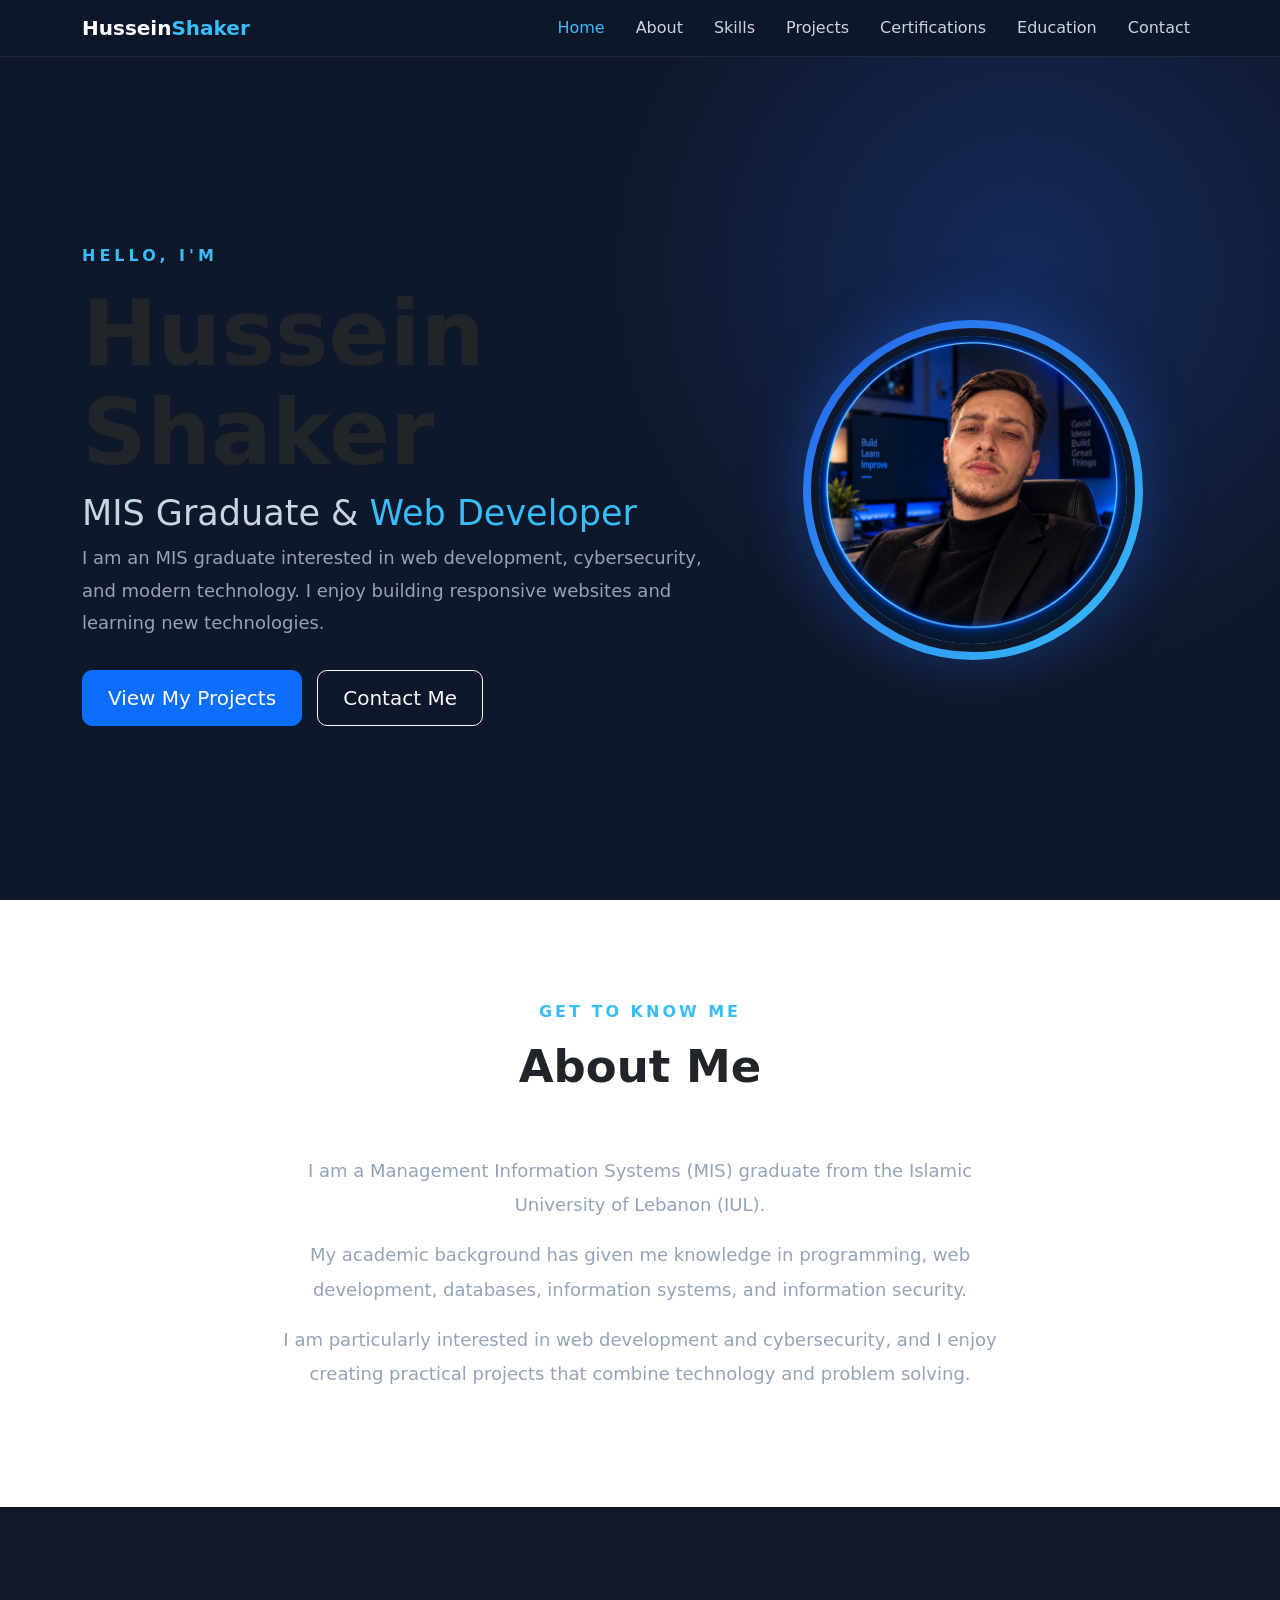
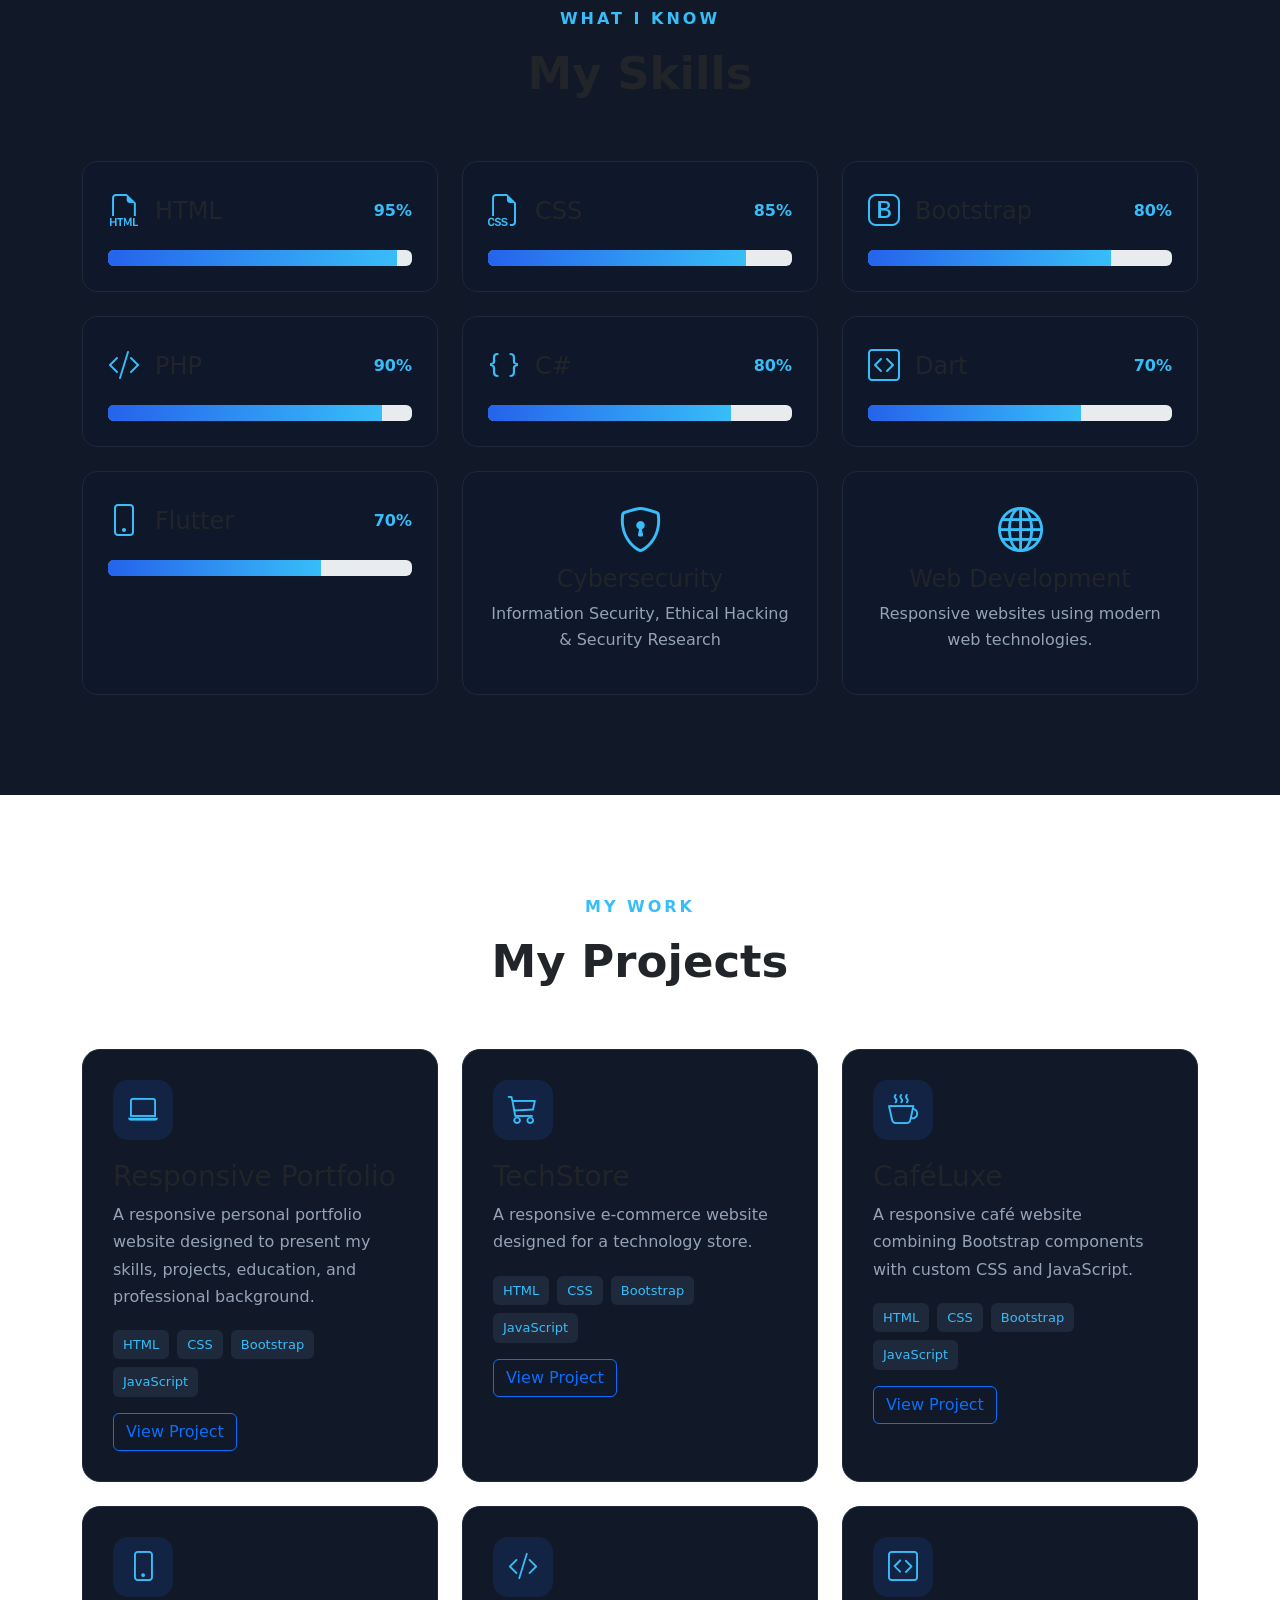
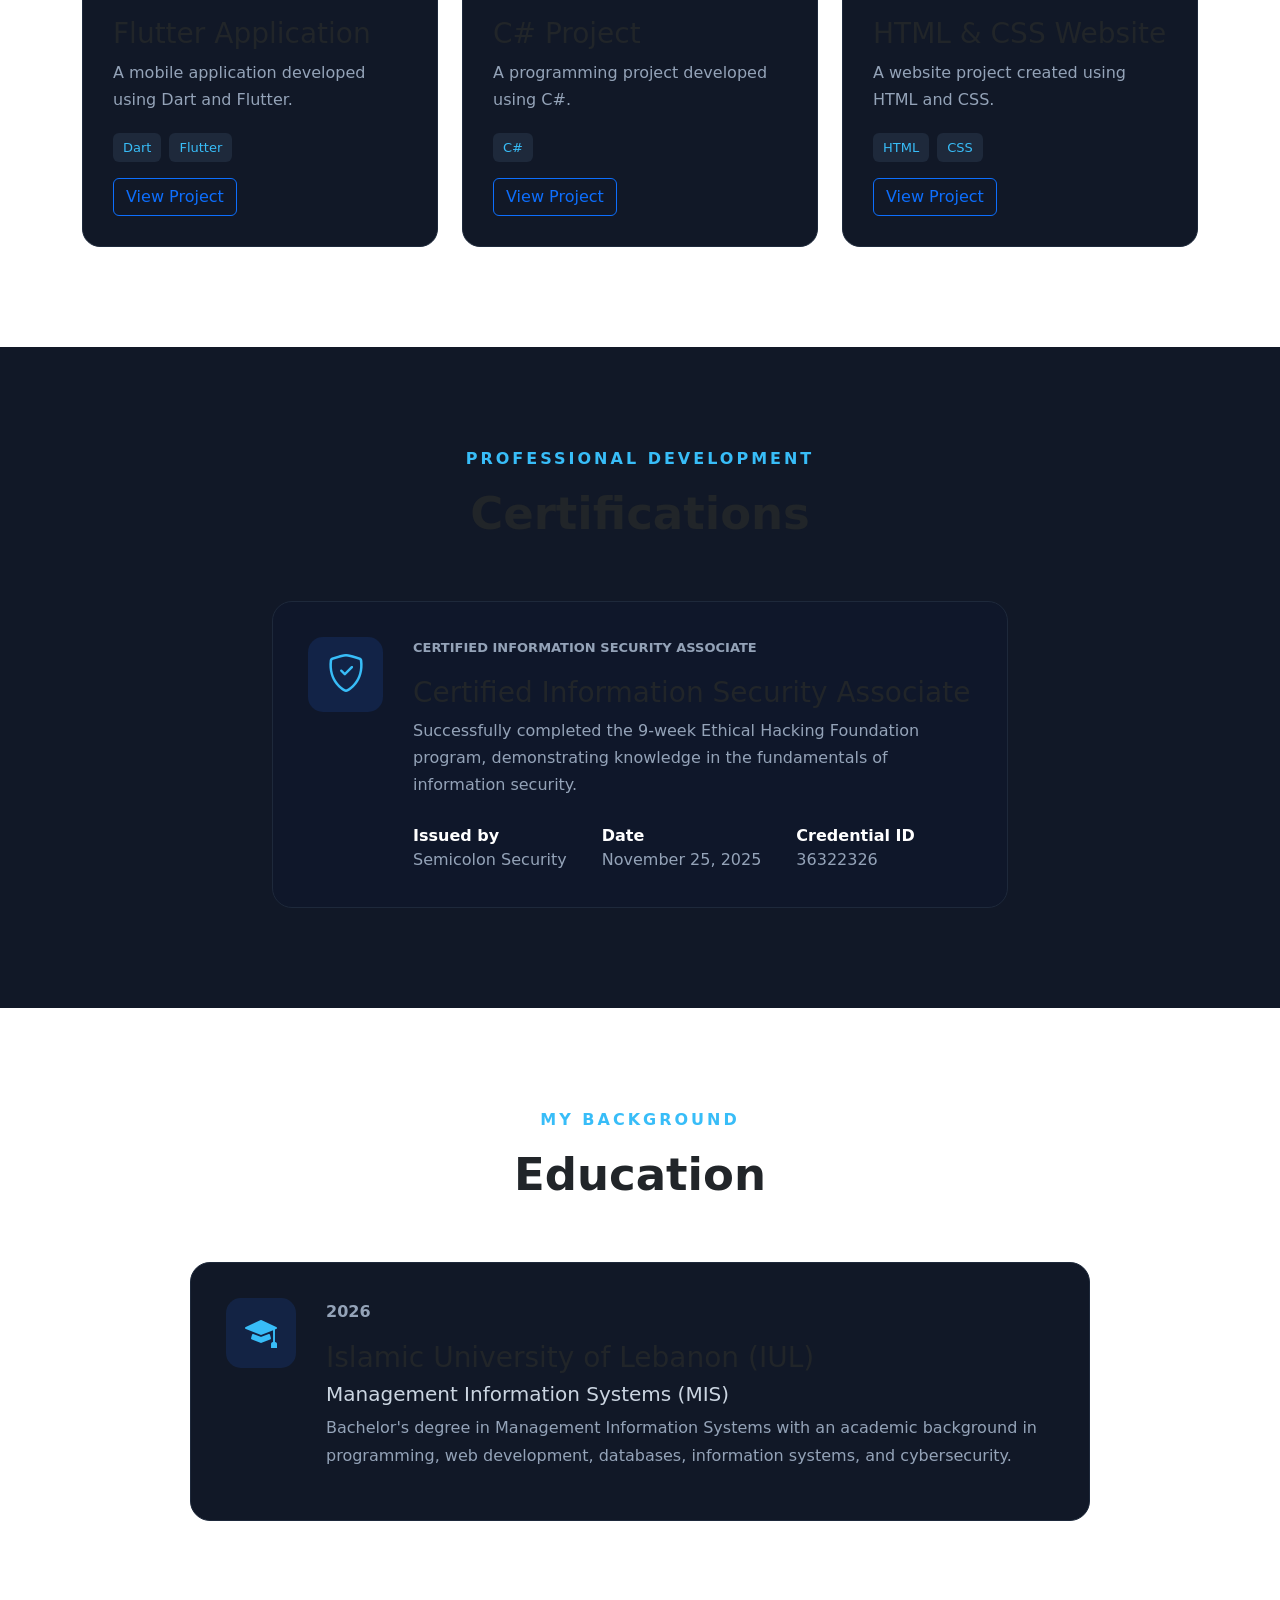
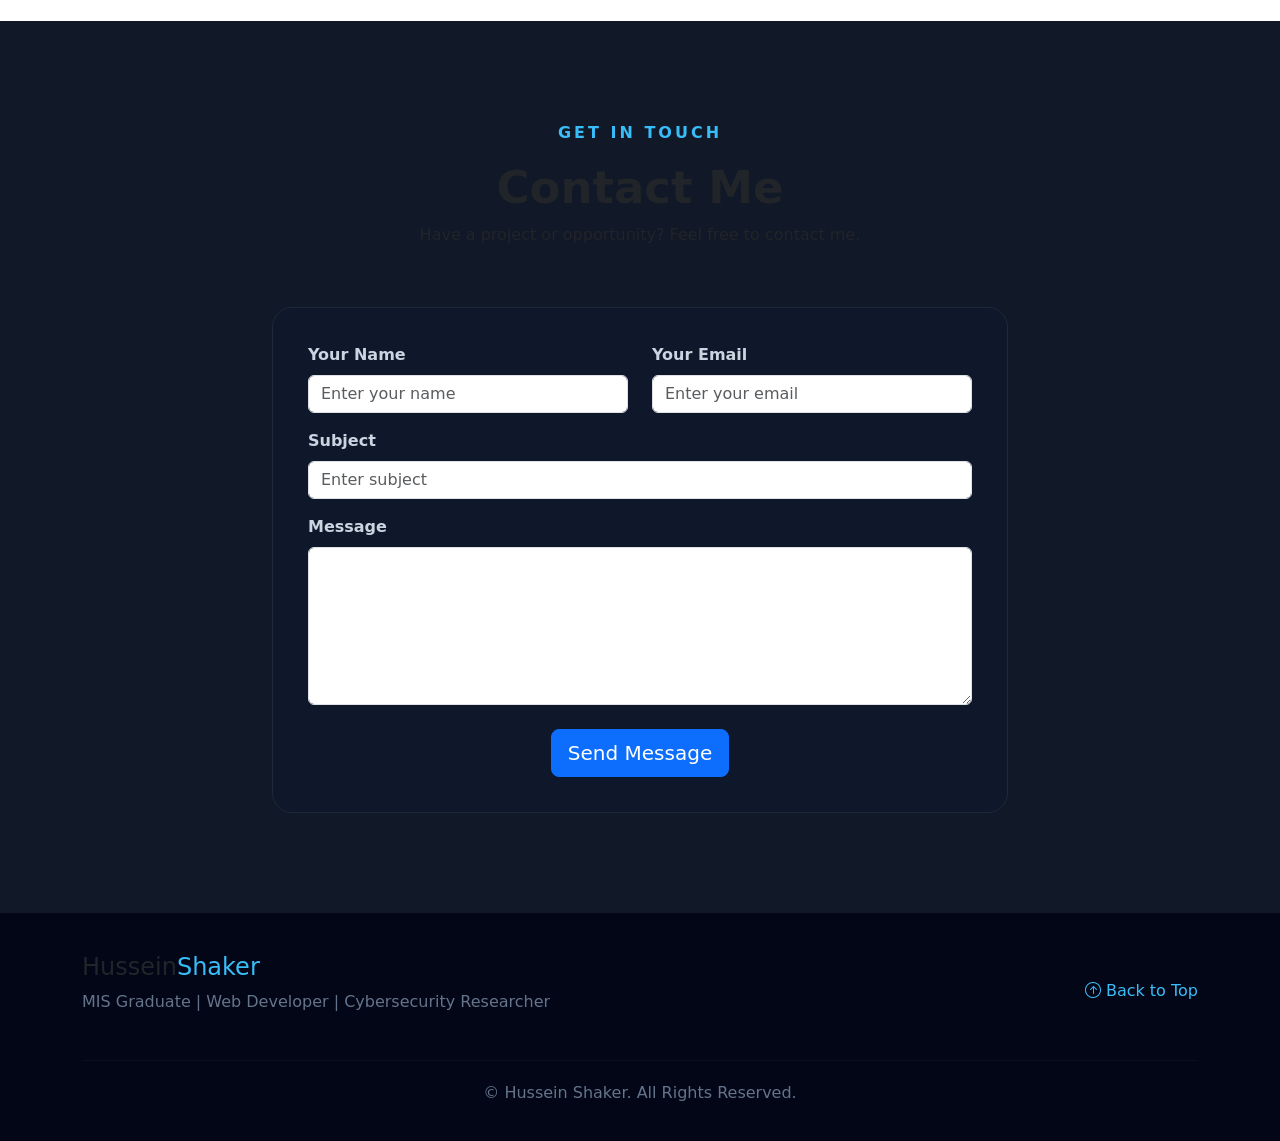
==== index.html @ ac9f0b71 "Rename homepage to index" ====
<!DOCTYPE html>
<html lang="en">
<head>
    <meta charset="UTF-8">
    <meta name="viewport" content="width=device-width, initial-scale=1.0">
    <title>Portflio | HUSSEIN_SHOKOR</title>
      <!-- Bootstrap Icons -->
    <link
        rel="stylesheet"
        href="https://cdn.jsdelivr.net/npm/bootstrap-icons@1.11.3/font/bootstrap-icons.min.css">

    <!-- My CSS -->
    <link rel="stylesheet" href="style.css">
     <link rel="stylesheet" href="bt.css">
</head>
<body>

<!-- NAVBAR -->

<nav class="navbar navbar-expand-lg navbar-dark fixed-top">

    <div class="container">

        <a class="navbar-brand fw-bold" href="#home">
            Hussein<span>Shaker</span>
        </a>


        <button
            class="navbar-toggler"
            type="button"
            data-bs-toggle="collapse"
            data-bs-target="#navbarNav">
            <span class="navbar-toggler-icon"></span>
        </button>


        <div class="collapse navbar-collapse" id="navbarNav">

            <ul class="navbar-nav ms-auto">
                <li class="nav-item">
                    <a class="nav-link active" href="#home">
                        Home
                    </a>
                </li>

                <li class="nav-item">
                    <a class="nav-link" href="#about">
                        About
                    </a>
                </li>

                <li class="nav-item">
                    <a class="nav-link" href="#skills">
                        Skills
                    </a>
                </li>

                <li class="nav-item">
                    <a class="nav-link" href="#projects">
                        Projects
                    </a>
                </li>

                <li class="nav-item">
                    <a class="nav-link" href="#certifications">
                        Certifications
                    </a>
                </li>

                <li class="nav-item">
                    <a class="nav-link" href="#education">
                        Education
                    </a>
                </li>

                <li class="nav-item">
                    <a class="nav-link" href="#contact">
                        Contact
                    </a>
                </li>

            </ul>

        </div>

    </div>

</nav>




<!-- HERO -->


<section id="home" class="hero">

    <div class="container">

        <div class="row align-items-center">

            <!-- LEFT SIDE -->

            <div class="col-lg-7">
                <p class="hero-small">
                    HELLO, I'M
                </p>


                <h1>
                    Hussein Shaker
                </h1>


                <h2>
                    MIS Graduate &
                    <span id="typing-text">
                        Web Developer
                    </span>
                </h2>


                <p class="hero-description">

                    I am an MIS graduate interested in web development,
                    cybersecurity, and modern technology. I enjoy building
                    responsive websites and learning new technologies.

                </p>


                <div class="hero-buttons">

                    <a
                        href="#projects"
                        class="btn btn-primary btn-lg">

                        View My Projects

                    </a>


                    <a
                        href="#contact"
                        class="btn btn-outline-light btn-lg">

                        Contact Me

                    </a>

                </div>

            </div>


            <!-- RIGHT SIDE -->

            <div class="col-lg-5 text-center">

                <div class="profile-container">

                    <div class="profile-circle">

                        <img
                            src="myphoto.png"
                            alt="Hussein Shaker"
                            class="profile-img">

                    </div>

                </div>

            </div>

        </div>

    </div>

</section>



<!-- ABOUT -->


<section id="about" class="section">
    <div class="container">
        <div class="section-heading">
            <p class="section-small">
                GET TO KNOW ME
            </p>

            <h2>
                About Me
            </h2>

        </div>


        <div class="row">

            <div class="col-lg-8 mx-auto text-center">

                <p class="about-text">

                    I am a Management Information Systems (MIS)
                    graduate from the Islamic University of Lebanon
                    (IUL).

                </p>


                <p class="about-text">

                    My academic background has given me knowledge in
                    programming, web development, databases,
                    information systems, and information security.

                </p>


                <p class="about-text">

                    I am particularly interested in web development
                    and cybersecurity, and I enjoy creating practical
                    projects that combine technology and problem solving.

                </p>

            </div>

        </div>

    </div>

</section>



<!-- SKILLS -->


<section id="skills" class="section skills-section">

    <div class="container">

        <div class="section-heading">

            <p class="section-small">
                WHAT I KNOW
            </p>

            <h2>
                My Skills
            </h2>

        </div>


        <div class="row g-4">


            <!-- HTML -->

            <div class="col-md-6 col-lg-4">

                <div class="skill-card">

                    <div class="skill-top">

                        <i class="bi bi-filetype-html"></i>

                        <h4>
                            HTML
                        </h4>

                        <span>
                            95%
                        </span>

                    </div>


                    <div class="progress">

                        <div
                            class="progress-bar"
                            style="width: 95%">
                        </div>

                    </div>

                </div>

            </div>



            <!-- CSS -->

            <div class="col-md-6 col-lg-4">

                <div class="skill-card">

                    <div class="skill-top">

                        <i class="bi bi-filetype-css"></i>

                        <h4>
                            CSS
                        </h4>

                        <span>
                            85%
                        </span>

                    </div>


                    <div class="progress">

                        <div
                            class="progress-bar"
                            style="width: 85%">
                        </div>

                    </div>

                </div>

            </div>



            <!-- Bootstrap -->

            <div class="col-md-6 col-lg-4">

                <div class="skill-card">

                    <div class="skill-top">

                        <i class="bi bi-bootstrap"></i>

                        <h4>
                            Bootstrap
                        </h4>

                        <span>
                            80%
                        </span>

                    </div>


                    <div class="progress">

                        <div
                            class="progress-bar"
                            style="width: 80%">
                        </div>

                    </div>

                </div>

            </div>



            <!-- PHP -->

            <div class="col-md-6 col-lg-4">

                <div class="skill-card">

                    <div class="skill-top">

                        <i class="bi bi-code-slash"></i>

                        <h4>
                            PHP
                        </h4>

                        <span>
                            90%
                        </span>

                    </div>


                    <div class="progress">

                        <div
                            class="progress-bar"
                            style="width: 90%">
                        </div>

                    </div>

                </div>

            </div>



            <!-- C# -->

            <div class="col-md-6 col-lg-4">

                <div class="skill-card">

                    <div class="skill-top">

                        <i class="bi bi-braces"></i>

                        <h4>
                            C#
                        </h4>

                        <span>
                            80%
                        </span>

                    </div>


                    <div class="progress">

                        <div
                            class="progress-bar"
                            style="width: 80%">
                        </div>

                    </div>

                </div>

            </div>



            <!-- Dart -->

            <div class="col-md-6 col-lg-4">

                <div class="skill-card">

                    <div class="skill-top">

                        <i class="bi bi-code-square"></i>

                        <h4>
                            Dart
                        </h4>

                        <span>
                            70%
                        </span>

                    </div>


                    <div class="progress">

                        <div
                            class="progress-bar"
                            style="width: 70%">
                        </div>

                    </div>

                </div>

            </div>



            <!-- Flutter -->

            <div class="col-md-6 col-lg-4">

                <div class="skill-card">

                    <div class="skill-top">

                        <i class="bi bi-phone"></i>

                        <h4>
                            Flutter
                        </h4>

                        <span>
                            70%
                        </span>

                    </div>


                    <div class="progress">

                        <div
                            class="progress-bar"
                            style="width: 70%">
                        </div>

                    </div>

                </div>

            </div>



            <!-- Cybersecurity -->

            <div class="col-md-6 col-lg-4">

                <div class="skill-card cyber-card">

                    <div class="skill-icon">

                        <i class="bi bi-shield-lock"></i>

                    </div>


                    <h4>
                        Cybersecurity
                    </h4>


                    <p>

                        Information Security,
                        Ethical Hacking &amp;
                        Security Research

                    </p>

                </div>

            </div>



            <!-- Web Development -->

            <div class="col-md-6 col-lg-4">

                <div class="skill-card cyber-card">

                    <div class="skill-icon">

                        <i class="bi bi-globe"></i>

                    </div>


                    <h4>
                        Web Development
                    </h4>


                    <p>

                        Responsive websites using
                        modern web technologies.

                    </p>

                </div>

            </div>

        </div>

    </div>

</section>



<!-- PROJECTS -->


<section id="projects" class="section">

    <div class="container">

        <div class="section-heading">

            <p class="section-small">
                MY WORK
            </p>

            <h2>
                My Projects
            </h2>

        </div>


        <div class="row g-4">


            <!-- PROJECT 1 -->

            <div class="col-md-6 col-lg-4">

                <div class="project-card">

                    <div class="project-icon">

                        <i class="bi bi-laptop"></i>

                    </div>


                    <h3>
                        Responsive Portfolio
                    </h3>


                    <p>

                        A responsive personal portfolio website
                        designed to present my skills, projects,
                        education, and professional background.

                    </p>


                    <div class="project-tags">

                        <span>HTML</span>
                        <span>CSS</span>
                        <span>Bootstrap</span>
                        <span>JavaScript</span>

                    </div>


                    <button
                        class="btn btn-outline-primary mt-3"
                        data-bs-toggle="modal"
                        data-bs-target="#projectModal"
                        data-project="portfolio">

                        View Project

                    </button>

                </div>

            </div>



            <!-- PROJECT 2 -->

            <div class="col-md-6 col-lg-4">

                <div class="project-card">

                    <div class="project-icon">

                        <i class="bi bi-cart3"></i>

                    </div>


                    <h3>
                        TechStore
                    </h3>


                    <p>

                        A responsive e-commerce website designed
                        for a technology store.

                    </p>


                    <div class="project-tags">

                        <span>HTML</span>
                        <span>CSS</span>
                        <span>Bootstrap</span>
                        <span>JavaScript</span>

                    </div>


                    <button
                        class="btn btn-outline-primary mt-3"
                        data-bs-toggle="modal"
                        data-bs-target="#projectModal"
                        data-project="techstore">

                        View Project

                    </button>

                </div>

            </div>



            <!-- PROJECT 3 -->

            <div class="col-md-6 col-lg-4">

                <div class="project-card">

                    <div class="project-icon">

                        <i class="bi bi-cup-hot"></i>

                    </div>


                    <h3>
                        CaféLuxe
                    </h3>


                    <p>

                        A responsive café website combining
                        Bootstrap components with custom CSS
                        and JavaScript.

                    </p>


                    <div class="project-tags">

                        <span>HTML</span>
                        <span>CSS</span>
                        <span>Bootstrap</span>
                        <span>JavaScript</span>

                    </div>


                    <button
                        class="btn btn-outline-primary mt-3"
                        data-bs-toggle="modal"
                        data-bs-target="#projectModal"
                        data-project="cafeluxe">

                        View Project

                    </button>

                </div>

            </div>



            <!-- PROJECT 4 -->

            <div class="col-md-6 col-lg-4">

                <div class="project-card">

                    <div class="project-icon">

                        <i class="bi bi-phone"></i>

                    </div>


                    <h3>
                        Flutter Application
                    </h3>


                    <p>

                        A mobile application developed
                        using Dart and Flutter.

                    </p>


                    <div class="project-tags">

                        <span>Dart</span>
                        <span>Flutter</span>

                    </div>


                    <button
                        class="btn btn-outline-primary mt-3"
                        data-bs-toggle="modal"
                        data-bs-target="#projectModal"
                        data-project="flutter">

                        View Project

                    </button>

                </div>

            </div>



            <!-- PROJECT 5 -->

            <div class="col-md-6 col-lg-4">

                <div class="project-card">

                    <div class="project-icon">

                        <i class="bi bi-code-slash"></i>

                    </div>


                    <h3>
                        C# Project
                    </h3>


                    <p>

                        A programming project developed
                        using C#.

                    </p>


                    <div class="project-tags">

                        <span>C#</span>

                    </div>


                    <button
                        class="btn btn-outline-primary mt-3"
                        data-bs-toggle="modal"
                        data-bs-target="#projectModal"
                        data-project="csharp">

                        View Project

                    </button>

                </div>

            </div>



            <!-- PROJECT 6 -->

            <div class="col-md-6 col-lg-4">

                <div class="project-card">

                    <div class="project-icon">

                        <i class="bi bi-code-square"></i>

                    </div>


                    <h3>
                        HTML &amp; CSS Website
                    </h3>


                    <p>

                        A website project created using
                        HTML and CSS.

                    </p>


                    <div class="project-tags">

                        <span>HTML</span>
                        <span>CSS</span>

                    </div>


                    <button
                        class="btn btn-outline-primary mt-3"
                        data-bs-toggle="modal"
                        data-bs-target="#projectModal"
                        data-project="htmlcss">

                        View Project

                    </button>

                </div>

            </div>

        </div>

    </div>

</section>
<!-- PROJECT MODAL -->


<div
    class="modal fade"
    id="projectModal"
    tabindex="-1">

    <div class="modal-dialog modal-dialog-centered">

        <div class="modal-content">


            <div class="modal-header">

                <h5
                    class="modal-title"
                    id="modalTitle">

                    Project

                </h5>


                <button
                    type="button"
                    class="btn-close"
                    data-bs-dismiss="modal">

                </button>

            </div>


            <div
                class="modal-body"
                id="modalBody">

            </div>


            <div class="modal-footer">

                <button
                    type="button"
                    class="btn btn-secondary"
                    data-bs-dismiss="modal">

                    Close

                </button>

            </div>

        </div>

    </div>

</div>


                              <!-- CERTIFICATIONS -->


<section
    id="certifications"
    class="section certifications-section">

    <div class="container">

        <div class="section-heading">

            <p class="section-small">
                PROFESSIONAL DEVELOPMENT
            </p>

            <h2>
                Certifications
            </h2>

        </div>


        <div class="row justify-content-center">

            <div class="col-lg-8">

                <div class="certificate-card">

                    <div class="certificate-icon">

                        <i class="bi bi-shield-check"></i>

                    </div>


                    <div>

                        <p class="certificate-label">
                            CERTIFIED INFORMATION SECURITY ASSOCIATE
                        </p>


                        <h3>
                            Certified Information Security Associate
                        </h3>


                        <p>

                            Successfully completed the 9-week
                            Ethical Hacking Foundation program,
                            demonstrating knowledge in the
                            fundamentals of information security.

                        </p>


                        <div class="certificate-details">

                            <div>

                                <strong>
                                    Issued by
                                </strong>

                                <br>

                                Semicolon Security

                            </div>


                            <div>

                                <strong>
                                    Date
                                </strong>

                                <br>

                                November 25, 2025

                            </div>


                            <div>

                                <strong>
                                    Credential ID
                                </strong>

                                <br>

                                36322326

                            </div>

                        </div>

                    </div>

                </div>

            </div>

        </div>

    </div>

</section>



                                                        <!-- EDUCATION -->


<section id="education" class="section">

    <div class="container">

        <div class="section-heading">

            <p class="section-small">
                MY BACKGROUND
            </p>

            <h2>
                Education
            </h2>

        </div>


        <div class="education-card">

            <div class="education-icon">

                <i class="bi bi-mortarboard-fill"></i>

            </div>


            <div>

                <p class="education-year">
                    2026
                </p>


                <h3>
                    Islamic University of Lebanon (IUL)
                </h3>


                <h5>
                    Management Information Systems (MIS)
                </h5>


                <p>

                    Bachelor's degree in Management Information
                    Systems with an academic background in
                    programming, web development, databases,
                    information systems, and cybersecurity.

                </p>

            </div>

        </div>

    </div>

</section>


<!-- CONTACT -->


<section
    id="contact"
    class="section contact-section">

    <div class="container">

        <div class="section-heading">

            <p class="section-small">
                GET IN TOUCH
            </p>

            <h2>
                Contact Me
            </h2>


            <p>
                Have a project or opportunity?
                Feel free to contact me.
            </p>

        </div>


        <div class="row justify-content-center">

            <div class="col-lg-8">

                <form
                    id="contactForm"
                    class="contact-form">


                    <div class="row">


                        <div class="col-md-6 mb-3">

                            <label class="form-label">
                                Your Name
                            </label>


                            <input
                                type="text"
                                class="form-control"
                                id="contactName"
                                placeholder="Enter your name"
                                required>

                        </div>



                        <div class="col-md-6 mb-3">

                            <label class="form-label">
                                Your Email
                            </label>


                            <input
                                type="email"
                                class="form-control"
                                id="contactEmail"
                                placeholder="Enter your email"
                                required>

                        </div>

                    </div>



                    <div class="mb-3">

                        <label class="form-label">
                            Subject
                        </label>


                        <input
                            type="text"
                            class="form-control"
                            id="contactSubject"
                            placeholder="Enter subject"
                            required>

                    </div>



                    <div class="mb-4">

                        <label class="form-label">
                            Message
                        </label>


                        <textarea
                            class="form-control"
                            id="contactMessage"
                            rows="6"
                            placeholder="Write your message..."
                            required>
                        </textarea>

                    </div>



                    <div class="text-center">

                        <button
                            type="submit"
                            class="btn btn-primary btn-lg">

                            Send Message

                        </button>

                    </div>

                </form>

            </div>

        </div>

    </div>

</section>



                                                        <!-- FOOTER -->


<footer>

    <div class="container">

        <div class="row align-items-center">

            <div class="col-md-6">

                <h4>
                    Hussein<span>Shaker</span>
                </h4>


                <p>
                    MIS Graduate | Web Developer |
                    Cybersecurity Researcher
                </p>

            </div>


            <div class="col-md-6 text-md-end">

                <a href="#home">

                    <i class="bi bi-arrow-up-circle"></i>

                    Back to Top

                </a>

            </div>

        </div>


        <hr>


        <p class="text-center copyright">

            © <span id="year"></span>
            Hussein Shaker.
            All Rights Reserved.

        </p>

    </div>

</footer>



</body>
</html>
<script src="bt.js"></script>
---- style.css ----
body {
    margin: 0;
    padding: 0;

    font-family: Arial, sans-serif;

    background-color: #0f172a;

    color: white;

    overflow-x: hidden;
}


.section {
    padding: 100px 0;
}



/* NAVBAR */
.navbar {
    background-color: rgba(15, 23, 42, 0.95);

    backdrop-filter: blur(10px);

    border-bottom: 1px solid rgba(255,255,255,0.08);

    padding: 15px 0;
}

.navbar-brand {
    font-size: 24px;
}

.navbar-brand span {
    color: #38bdf8;
}

.nav-link {
    color: #cbd5e1 !important;

    margin-left: 15px;

    transition: 0.3s;
}

.nav-link:hover,
.nav-link.active {
    color: #38bdf8 !important;
}



/* HERO */
.hero {

    min-height: 100vh;

    display: flex;

    align-items: center;

    padding-top: 80px;

    background:

        radial-gradient(
            circle at 80% 30%,
            rgba(37, 99, 235, 0.25),
            transparent 35%
        ),

        #0f172a;
}

.hero-small {

    color: #38bdf8;

    font-weight: bold;

    letter-spacing: 4px;
}

.hero h1 {

    font-size: clamp(50px, 8vw, 90px);

    font-weight: 800;

    line-height: 1.1;

    margin: 10px 0;
}

.hero h2 {

    color: #cbd5e1;

    font-size: 35px;
}

.hero h2 span {

    color: #38bdf8;
}

.hero-description {

    color: #94a3b8;

    font-size: 18px;

    line-height: 1.8;

    max-width: 650px;
}

.hero-buttons {

    margin-top: 30px;
}

.hero-buttons .btn {

    margin-right: 10px;

    margin-bottom: 10px;

    border-radius: 10px;

    padding: 12px 25px;
}



/* PROFILE */

.profile-container {

    display: flex;

    justify-content: center;
}

.profile-circle {

    width: 340px;

    height: 340px;

    padding: 8px;

    border-radius: 50%;

    background:
        linear-gradient(
            135deg,
            #2563eb,
            #38bdf8
        );

    box-shadow:
        0 0 60px rgba(37,99,235,0.35);

    animation: floating 4s ease-in-out infinite;
}

.profile-img {

    width: 100%;
    height: 100%;
    object-fit: cover;
    border-radius: 50%;
    border: 8px solid #0f172a;
}


@keyframes floating {

    0% {
        transform: translateY(0);
    }

    50% {
        transform: translateY(-15px);
    }

    100% {
        transform: translateY(0);
    }

}



/* SECTION TITLE */

.section-heading {

    text-align: center;

    margin-bottom: 60px;
}

.section-small {

    color: #38bdf8;

    font-weight: bold;

    letter-spacing: 3px;
}

.section-heading h2 {

    font-size: 45px;

    font-weight: 700;
}



/* ABOUT */
.about-text {

    color: #94a3b8;

    font-size: 18px;

    line-height: 1.9;
}



/* SKILLS */
.skills-section {
    background-color: #111827;
}

.skill-card {

    height: 100%;

    padding: 25px;

    background-color: #0f172a;

    border: 1px solid #1e293b;

    border-radius: 15px;

    transition: 0.3s;
}

.skill-card:hover {

    transform: translateY(-8px);

    border-color: #2563eb;

    box-shadow:
        0 15px 35px rgba(0,0,0,0.25);
}

.skill-top {

    display: flex;

    align-items: center;

    gap: 15px;

    margin-bottom: 15px;
}

.skill-top i {

    font-size: 32px;

    color: #38bdf8;
}

.skill-top h4 {

    flex-grow: 1;

    margin: 0;
}

.skill-top span {

    color: #38bdf8;

    font-weight: bold;
}

.progress {

    height: 8px;

    background-color: #1e293b;
}

.progress-bar {

    background: linear-gradient(
        90deg,
        #2563eb,
        #38bdf8
    );
}

.cyber-card {

    text-align: center;
}

.skill-icon i {

    font-size: 45px;

    color: #38bdf8;
}

.cyber-card p {

    color: #94a3b8;

    line-height: 1.6;
}



/* PROJECTS */
.project-card {

    height: 100%;

    padding: 30px;

    background-color: #111827;

    border: 1px solid #1e293b;

    border-radius: 18px;

    transition: 0.3s;
}

.project-card:hover {

    transform: translateY(-10px);

    border-color: #2563eb;

    box-shadow:
        0 20px 40px rgba(0,0,0,0.3);
}

.project-icon {

    width: 60px;

    height: 60px;

    display: flex;

    align-items: center;

    justify-content: center;

    border-radius: 15px;

    background-color: rgba(37,99,235,0.15);

    color: #38bdf8;

    font-size: 30px;

    margin-bottom: 20px;
}

.project-card p {

    color: #94a3b8;

    line-height: 1.7;
}

.project-tags {

    display: flex;

    flex-wrap: wrap;

    gap: 8px;

    margin-top: 20px;
}

.project-tags span {

    background-color: #1e293b;

    color: #38bdf8;

    padding: 5px 10px;

    border-radius: 6px;

    font-size: 13px;
}


/* CERTIFICATIONS */
.certifications-section {

    background-color: #111827;
}

.certificate-card {

    display: flex;

    gap: 30px;

    padding: 35px;

    background-color: #0f172a;

    border: 1px solid #1e293b;

    border-radius: 20px;

    transition: 0.3s;
}

.certificate-card:hover {

    border-color: #2563eb;

    transform: translateY(-5px);
}

.certificate-icon {

    min-width: 75px;

    height: 75px;

    display: flex;

    align-items: center;

    justify-content: center;

    border-radius: 15px;

    background-color: rgba(37,99,235,0.15);

    color: #38bdf8;

    font-size: 38px;
}

.certificate-label {

    color: #38bdf8;

    font-size: 13px;

    font-weight: bold;
}

.certificate-card p {

    color: #94a3b8;

    line-height: 1.7;
}

.certificate-details {

    display: flex;

    flex-wrap: wrap;

    gap: 35px;

    margin-top: 25px;

    color: #94a3b8;
}

.certificate-details strong {

    color: white;
}



/* EDUCATION */
.education-card {

    max-width: 900px;

    margin: auto;

    display: flex;

    gap: 30px;

    padding: 35px;

    background-color: #111827;

    border: 1px solid #1e293b;

    border-radius: 20px;
}

.education-icon {

    min-width: 70px;

    height: 70px;

    display: flex;

    align-items: center;

    justify-content: center;

    border-radius: 15px;

    background-color: rgba(37,99,235,0.15);

    color: #38bdf8;

    font-size: 32px;
}

.education-year {

    color: #38bdf8;

    font-weight: bold;
}

.education-card h5 {

    color: #cbd5e1;
}

.education-card p {

    color: #94a3b8;

    line-height: 1.7;
}



/* CONTACT */
.contact-section {

    background-color: #111827;
}

.contact-form {

    padding: 35px;

    background-color: #0f172a;

    border: 1px solid #1e293b;

    border-radius: 20px;
}

.form-label {

    color: #cbd5e1;

    font-weight: bold;
}

.form-control {

    background-color: #111827;

    border: 1px solid #334155;

    color: white;

    padding: 13px;

    border-radius: 10px;
}

.form-control:focus {

    background-color: #111827;

    color: white;

    border-color: #2563eb;

    box-shadow:
        0 0 0 0.2rem rgba(37,99,235,0.15);
}

.form-control::placeholder {

    color: #64748b;
}



/* FOOTER */
footer {

    background-color: #020617;

    padding: 40px 0 20px;
}

footer h4 span {

    color: #38bdf8;
}

footer p {

    color: #64748b;
}

footer a {

    color: #38bdf8;

    text-decoration: none;
}

footer a:hover {

    color: white;
}

footer hr {

    border-color: #1e293b;

    margin: 30px 0 20px;
}



/* MODAL */
.modal-content {

    background-color: #111827;

    color: white;

    border: 1px solid #334155;
}

.modal-header {

    border-bottom: 1px solid #334155;
}

.modal-footer {

    border-top: 1px solid #334155;
}



/* RESPONSIVE */
@media (max-width: 991px) {

    .hero {

        text-align: center;

        padding-top: 140px;

        padding-bottom: 80px;
    }

    .hero-description {

        margin: auto;
    }

    .profile-container {

        margin-top: 50px;
    }

}


@media (max-width: 576px) {

    .section {

        padding: 70px 0;
    }

    .section-heading h2 {

        font-size: 35px;
    }

    .profile-circle {

        width: 250px;

        height: 250px;
    }

    .certificate-card {

        flex-direction: column;
    }

    .education-card {

        flex-direction: column;
    }

    .hero h1 {

        font-size: 48px;
    }

    .hero h2 {

        font-size: 25px;
    }

}
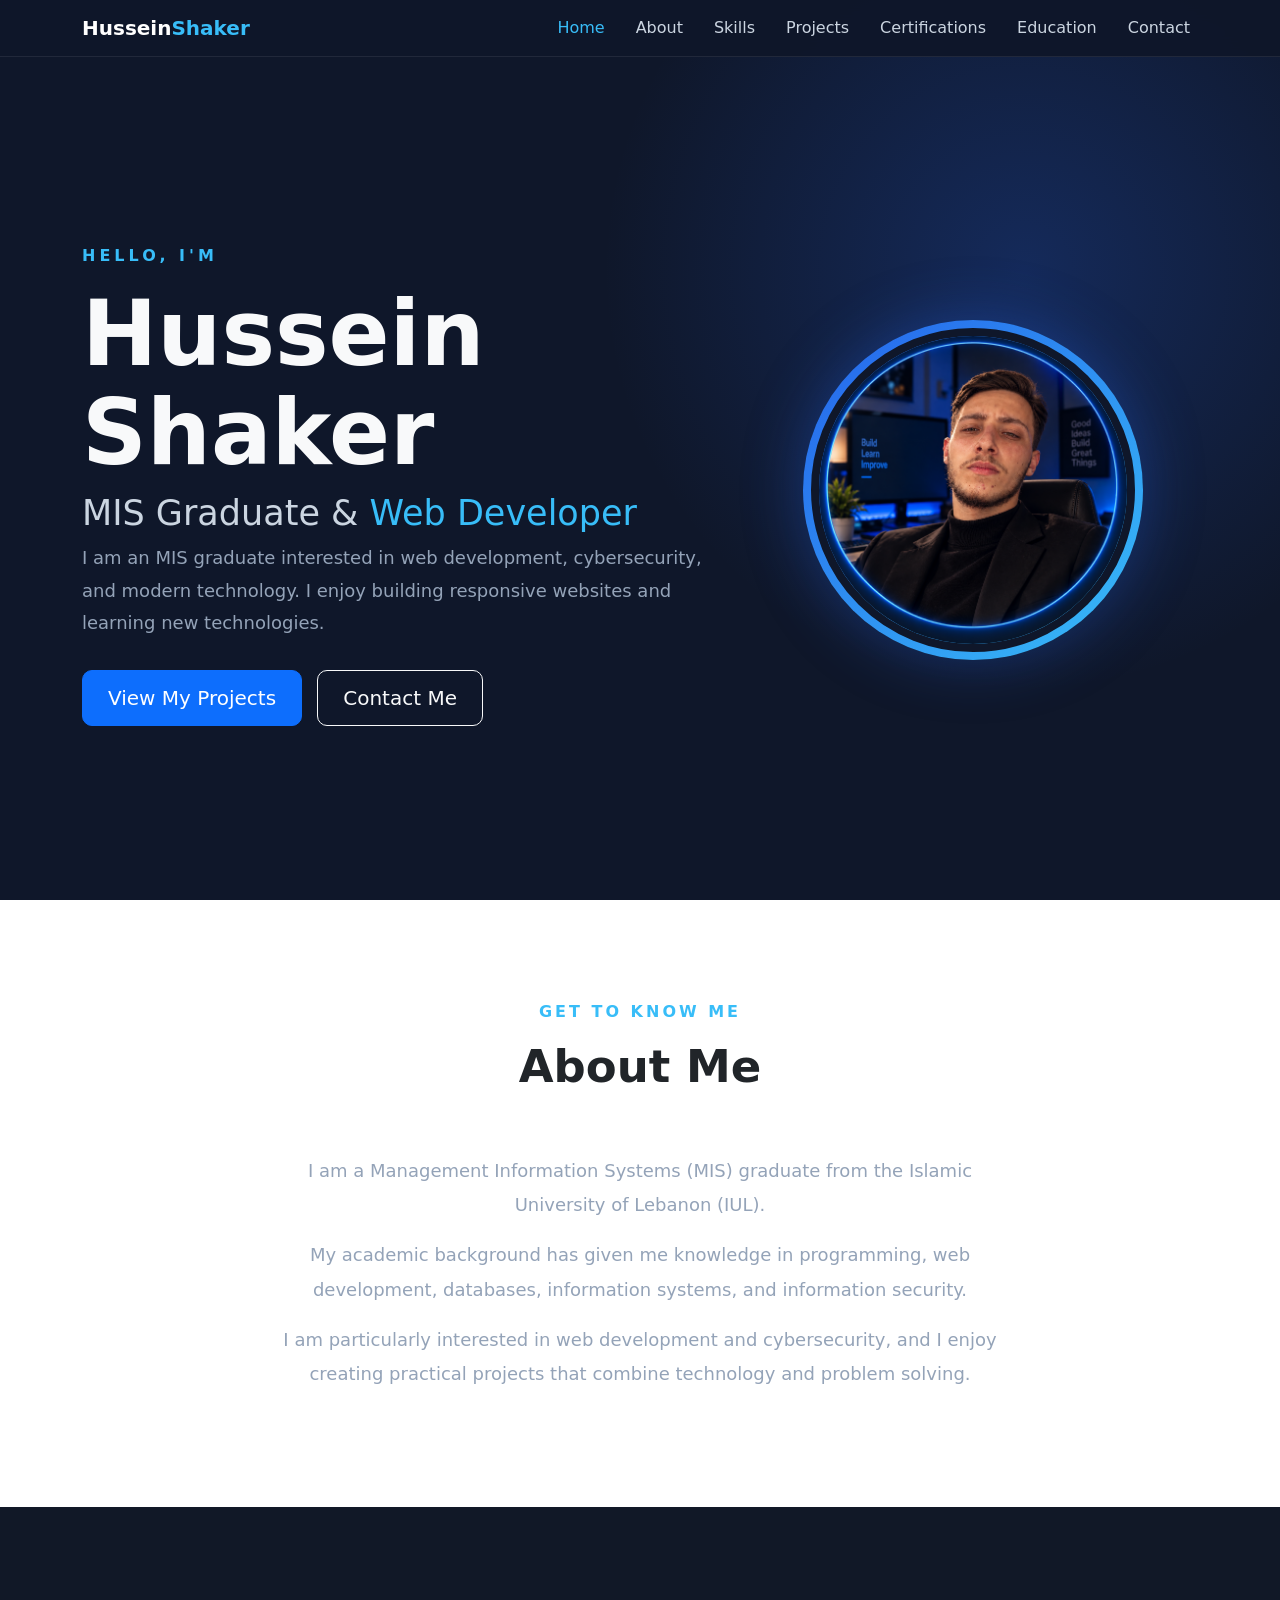
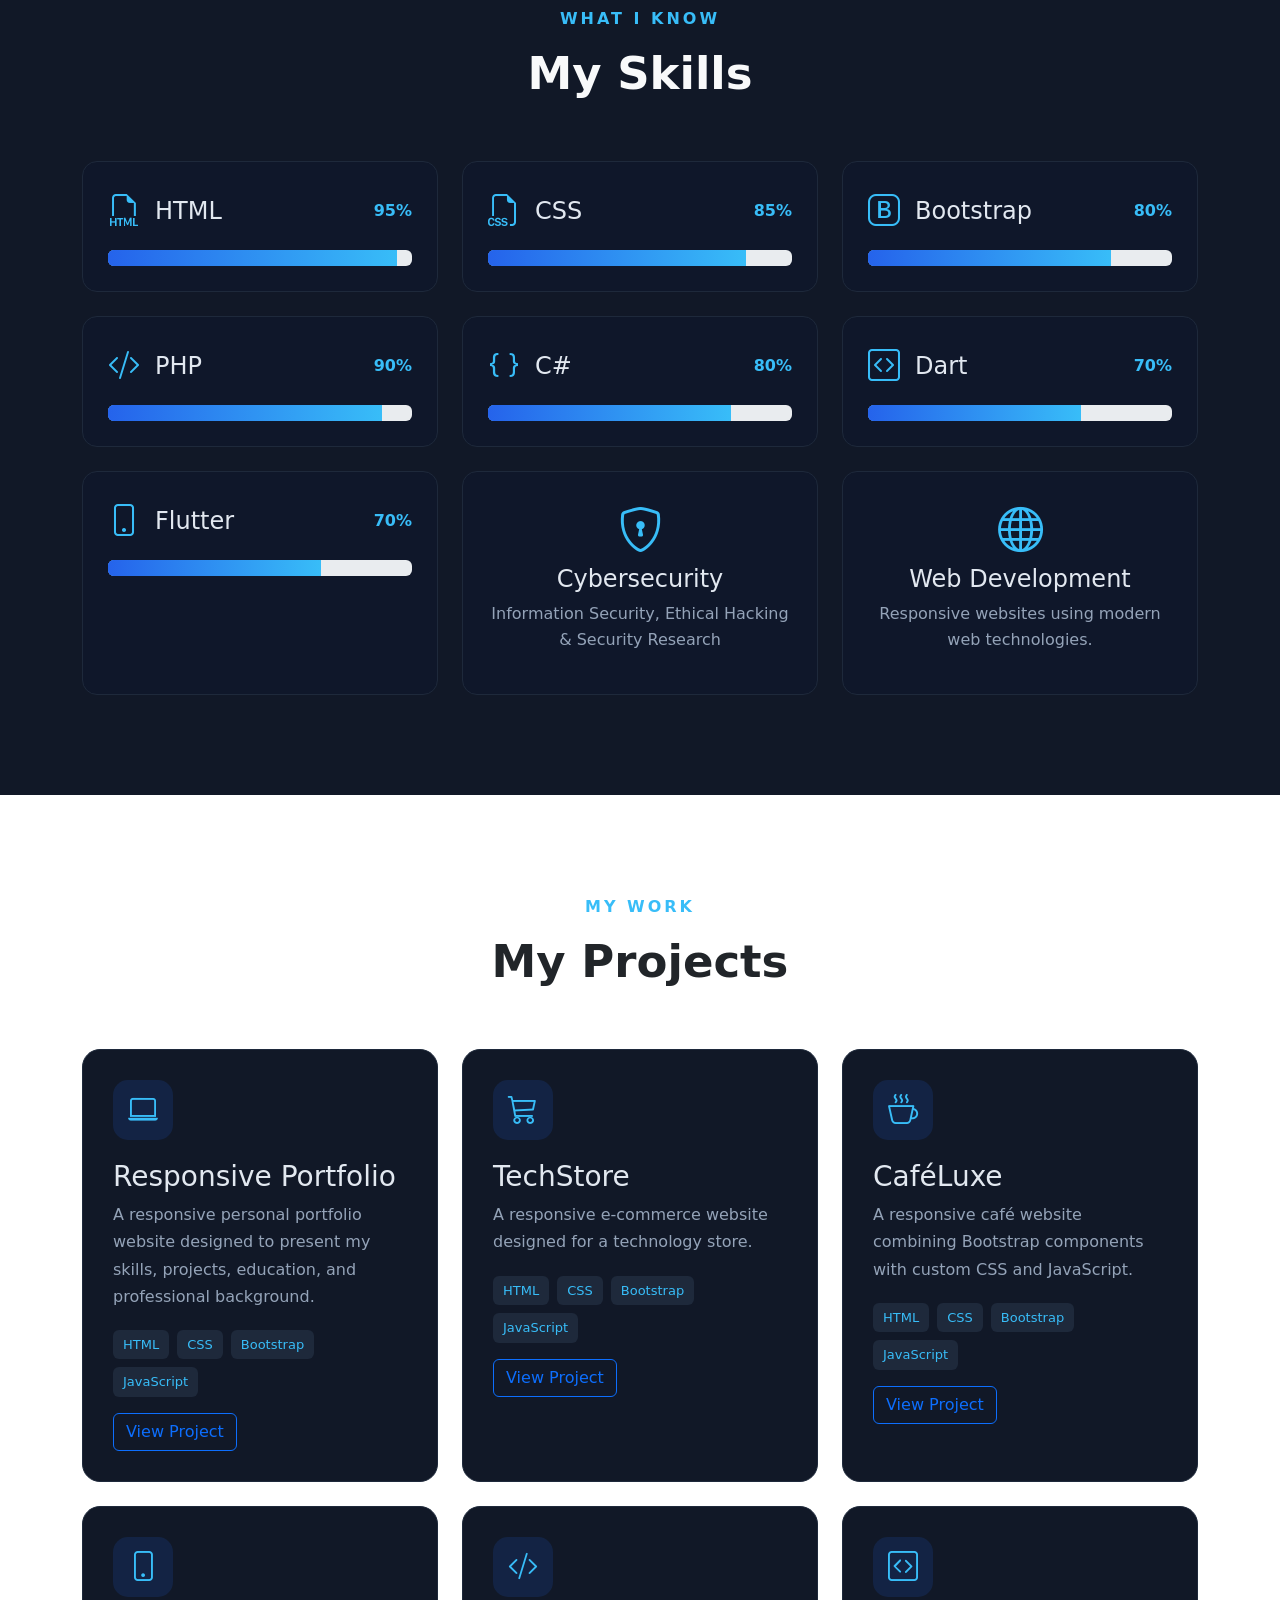
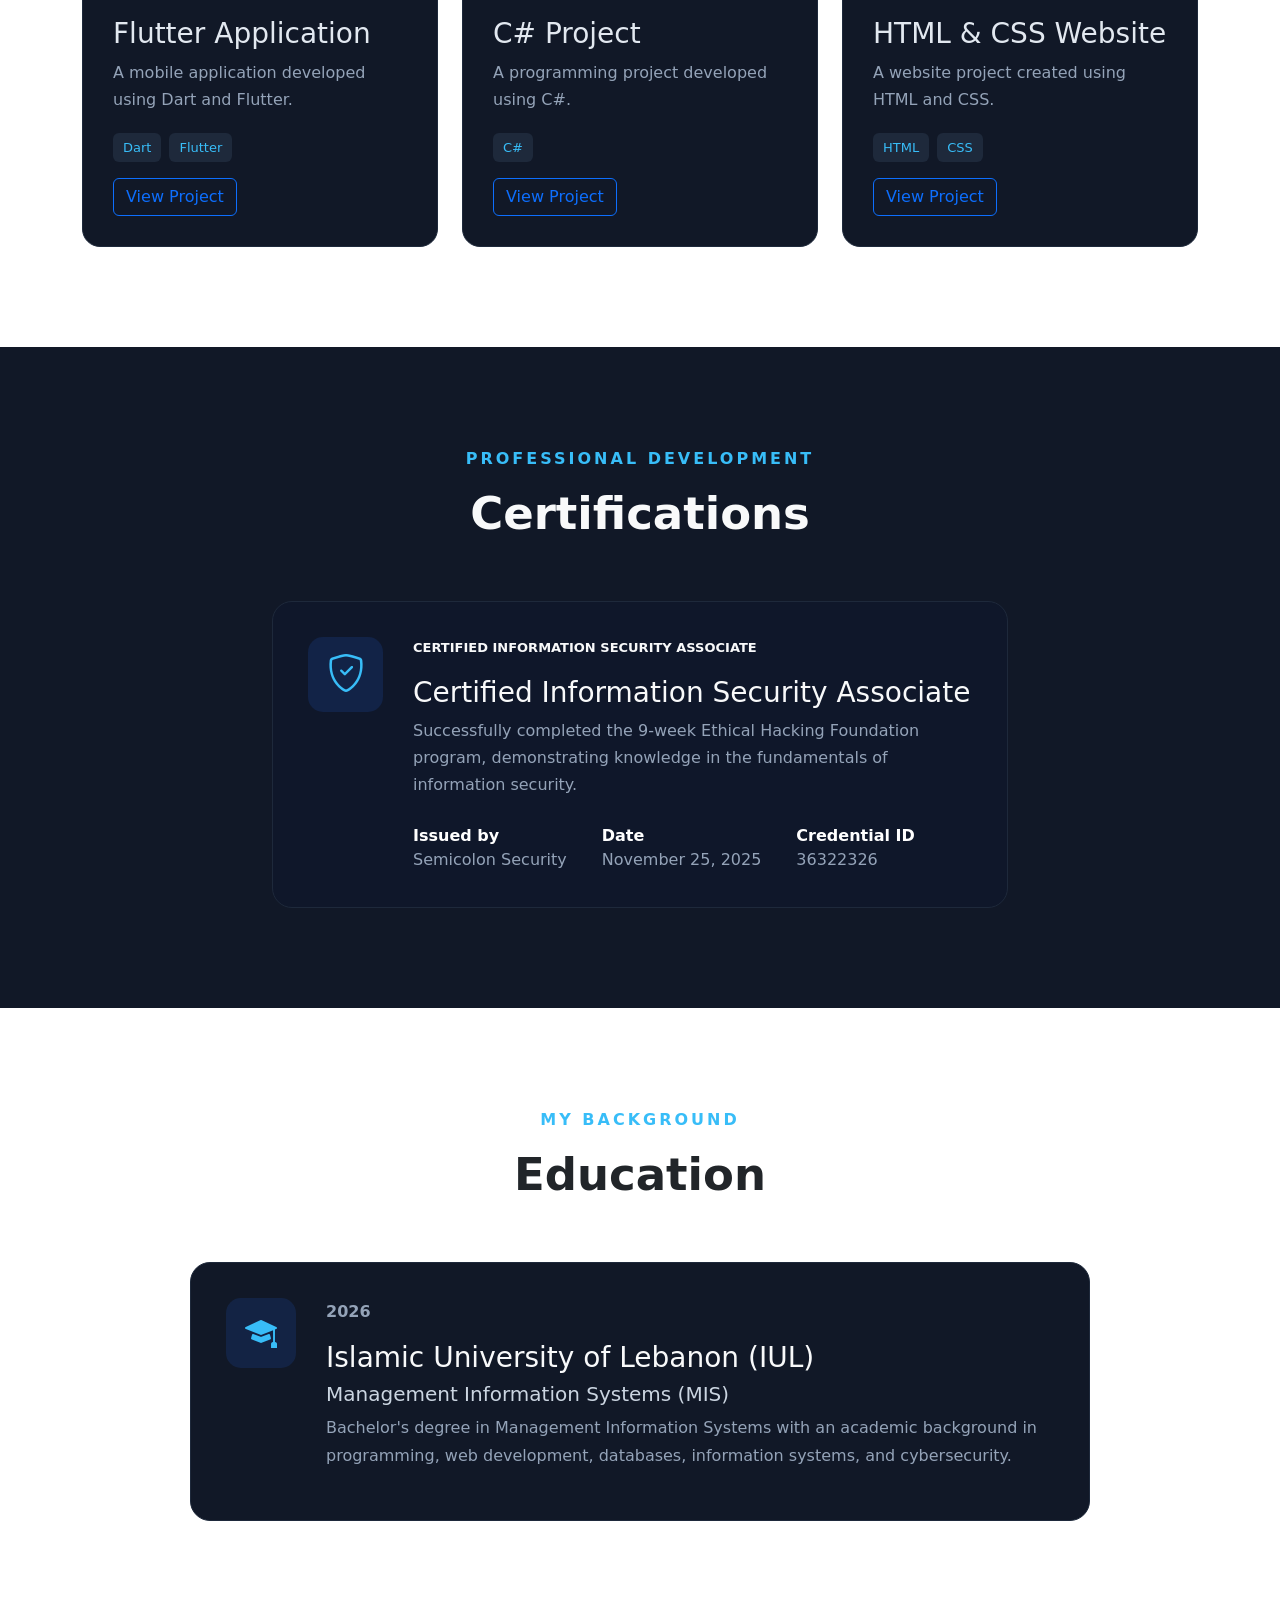
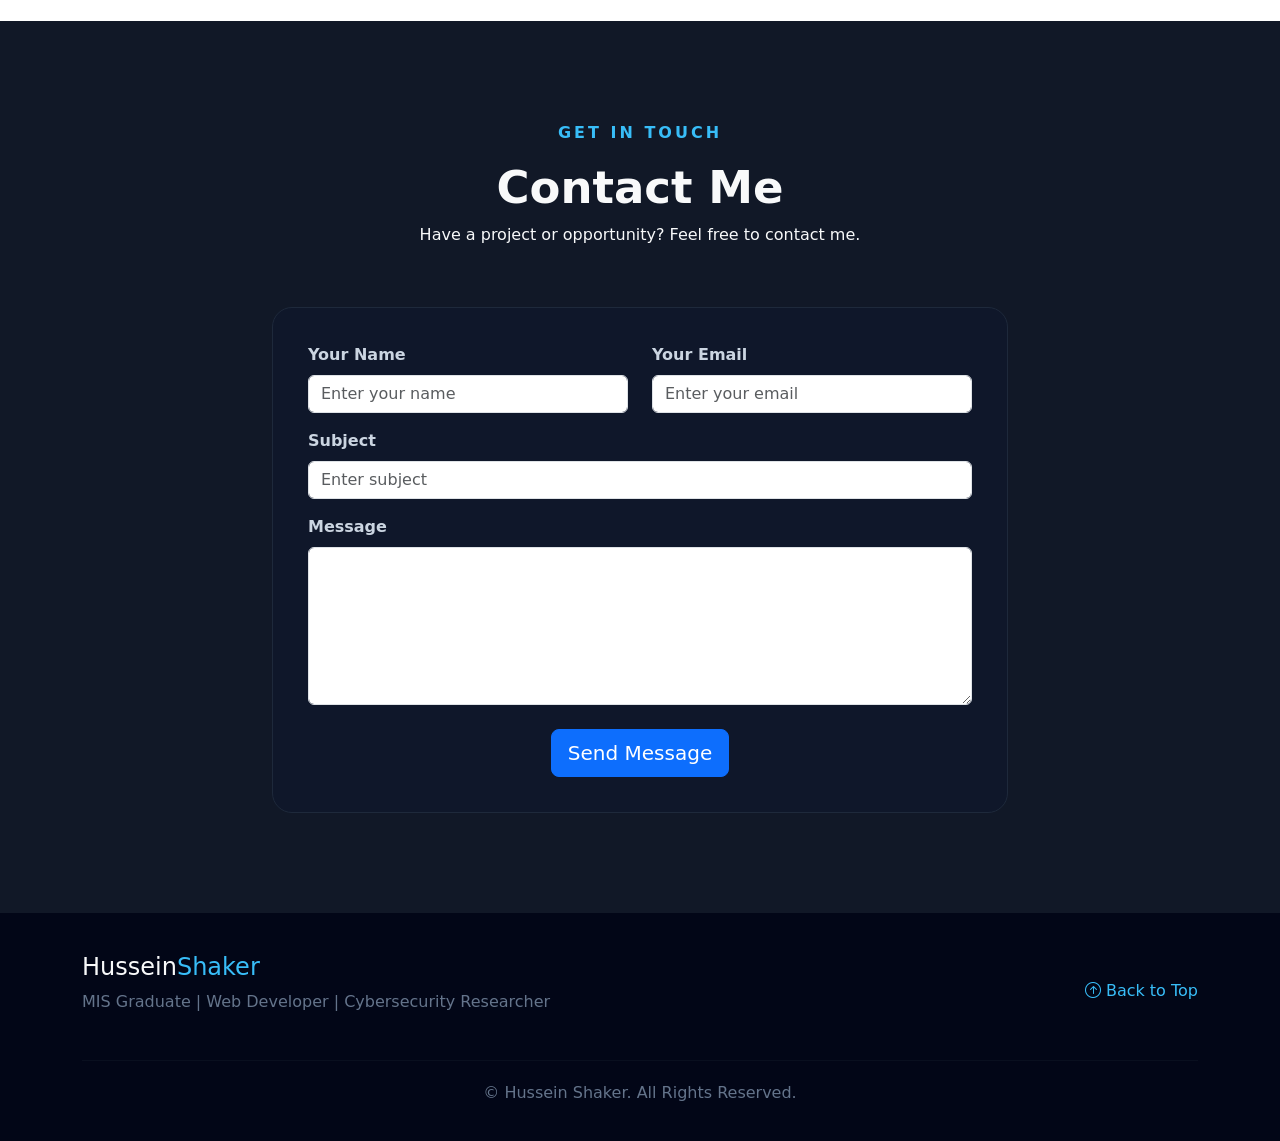
==== commit 2c2b4536: "update homepage design" ====
--- a/index.html
+++ b/index.html
@@ -15,6 +15,14 @@
 </head>
 <body>
 
+    <!-- spinner -->
+<div id="loader">
+    <div class="spinner-border text-primary" role="status">
+        <span class="visually-hidden">Loading...</span>
+    </div>
+</div>
+
+
 <!-- NAVBAR -->
 
 <nav class="navbar navbar-expand-lg navbar-dark fixed-top">
@@ -108,7 +116,7 @@
                 </p>
 
 
-                <h1>
+                <h1 class="text-light">
                     Hussein Shaker
                 </h1>
 
@@ -251,7 +259,7 @@
                 WHAT I KNOW
             </p>
 
-            <h2>
+            <h2  class="text-light">
                 My Skills
             </h2>
 
@@ -991,7 +999,7 @@
                 PROFESSIONAL DEVELOPMENT
             </p>
 
-            <h2>
+            <h2 class="text-light">
                 Certifications
             </h2>
 
@@ -1013,12 +1021,12 @@
 
                     <div>
 
-                        <p class="certificate-label">
+                        <p class="certificate-label text-light">
                             CERTIFIED INFORMATION SECURITY ASSOCIATE
                         </p>
 
 
-                        <h3>
+                        <h3 class="text-light">
                             Certified Information Security Associate
                         </h3>
 
@@ -1125,7 +1133,7 @@
                 </p>
 
 
-                <h3>
+                <h3  class="text-light">
                     Islamic University of Lebanon (IUL)
                 </h3>
 
@@ -1168,12 +1176,12 @@
                 GET IN TOUCH
             </p>
 
-            <h2>
+            <h2  class="text-light">
                 Contact Me
             </h2>
 
 
-            <p>
+            <p  class="text-light">
                 Have a project or opportunity?
                 Feel free to contact me.
             </p>
@@ -1304,7 +1312,7 @@
             <div class="col-md-6">
 
                 <h4>
-                    Hussein<span>Shaker</span>
+                   <span  class="text-light"> Hussein</span><span>Shaker</span>
                 </h4>
 
 
--- a/style.css
+++ b/style.css
@@ -2,31 +2,35 @@
 body {
     margin: 0;
     padding: 0;
-
     font-family: Arial, sans-serif;
-
     background-color: #0f172a;
-
     color: white;
-
     overflow-x: hidden;
 }
 
+/* spinner */
+#loader {
+    position: fixed;
+    top: 0;
+    left: 0;
+    width: 100%;
+    height: 100vh;
+    background-color: #1a2a4f;
+    display: flex;
+    justify-content: center;
+    align-items: center;
+    z-index: 9999;
+}
 
 .section {
     padding: 100px 0;
 }
-
-
 
 /* NAVBAR */
 .navbar {
     background-color: rgba(15, 23, 42, 0.95);
-
     backdrop-filter: blur(10px);
-
     border-bottom: 1px solid rgba(255,255,255,0.08);
-
     padding: 15px 0;
 }
 
@@ -40,9 +44,7 @@
 
 .nav-link {
     color: #cbd5e1 !important;
-
     margin-left: 15px;
-
     transition: 0.3s;
 }
 
@@ -108,40 +110,36 @@
 }
 
 .hero-description {
-
     color: #94a3b8;
-
-    font-size: 18px;
-
+  font-size: 18px;
     line-height: 1.8;
-
     max-width: 650px;
 }
 
 .hero-buttons {
-
     margin-top: 30px;
 }
 
 .hero-buttons .btn {
 
     margin-right: 10px;
-
     margin-bottom: 10px;
-
     border-radius: 10px;
-
     padding: 12px 25px;
 }
 
 
+.cyber-card,/* for web & cyber le tahet lskills d8re */
+.skill-top,/* for skills */
+.project-card {
+    color: #e2e8f0;
+}
+
 
 /* PROFILE */
 
 .profile-container {
-
-    display: flex;
-
+    display: flex;
     justify-content: center;
 }
 
@@ -183,11 +181,9 @@
     0% {
         transform: translateY(0);
     }
-
     50% {
         transform: translateY(-15px);
     }
-
     100% {
         transform: translateY(0);
     }
@@ -286,8 +282,8 @@
 .skill-top h4 {
 
     flex-grow: 1;
-
     margin: 0;
+     color: #e2e8f0;
 }
 
 .skill-top span {
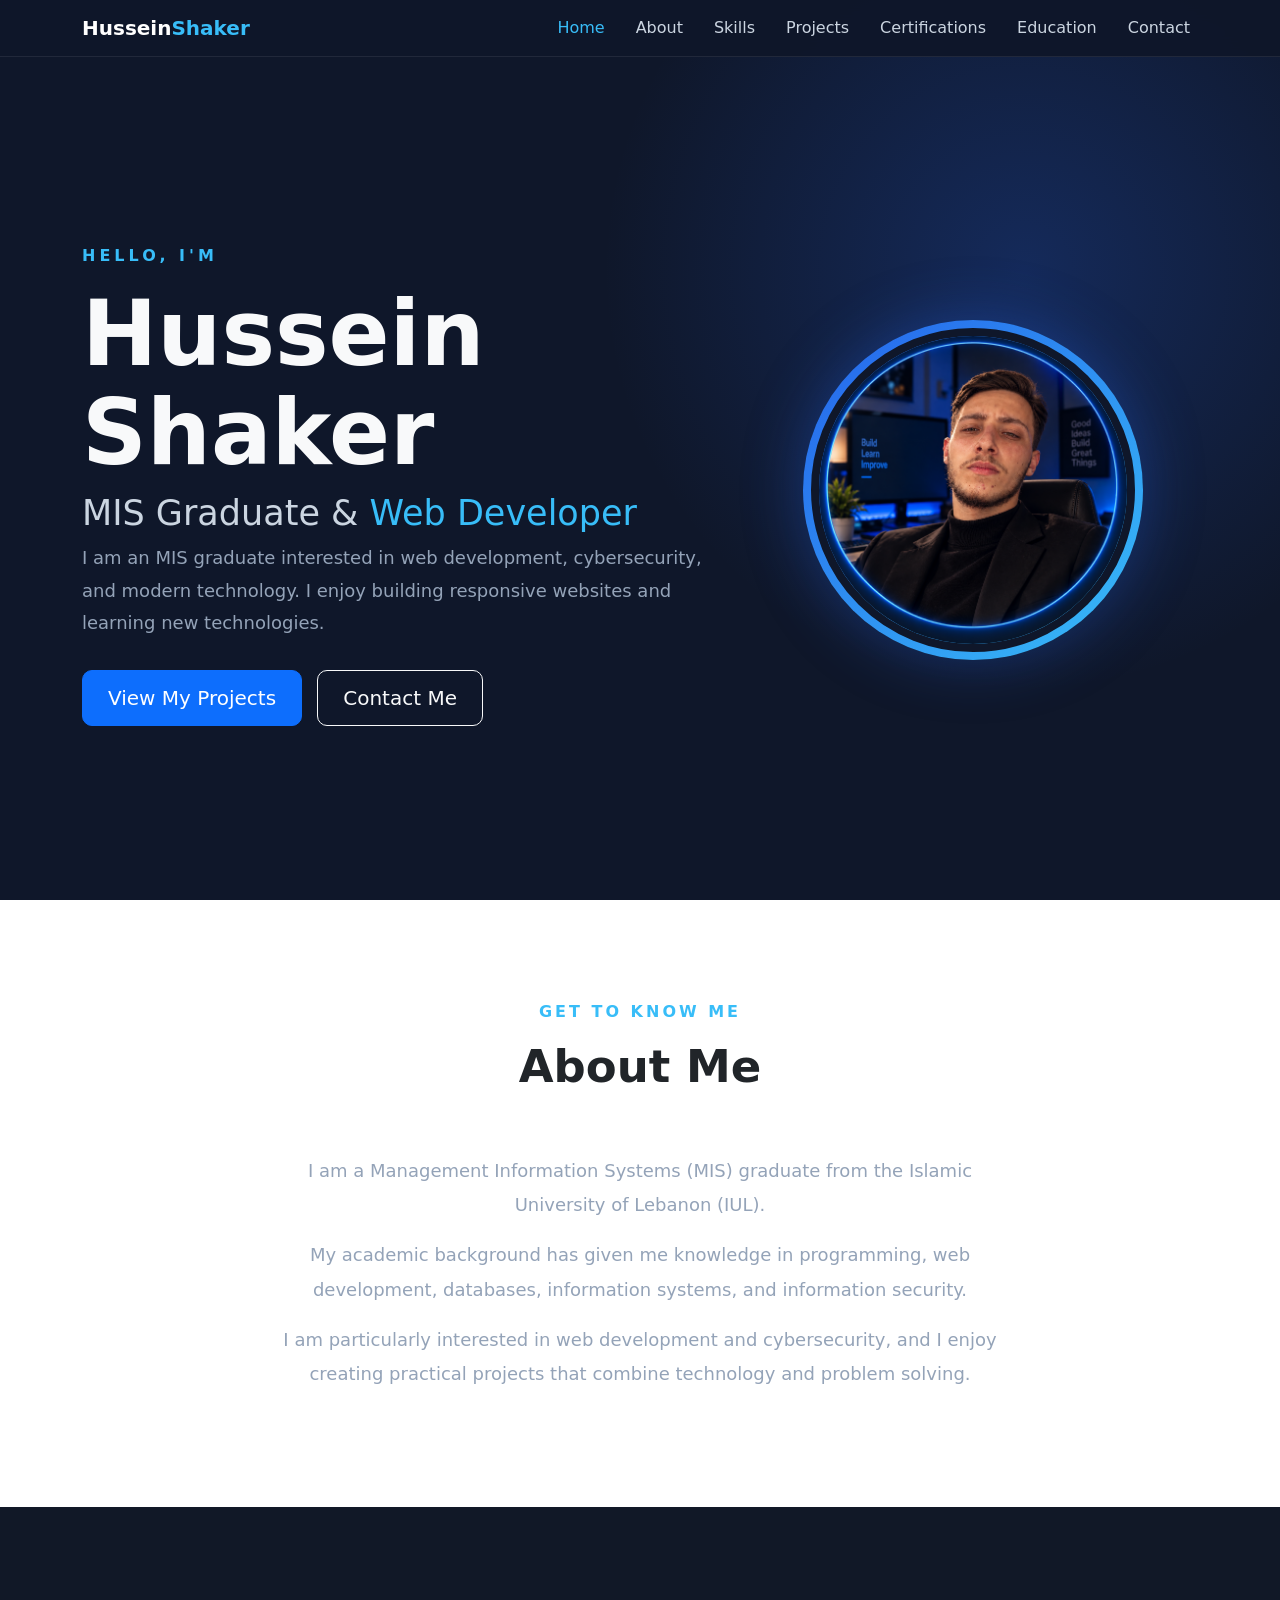
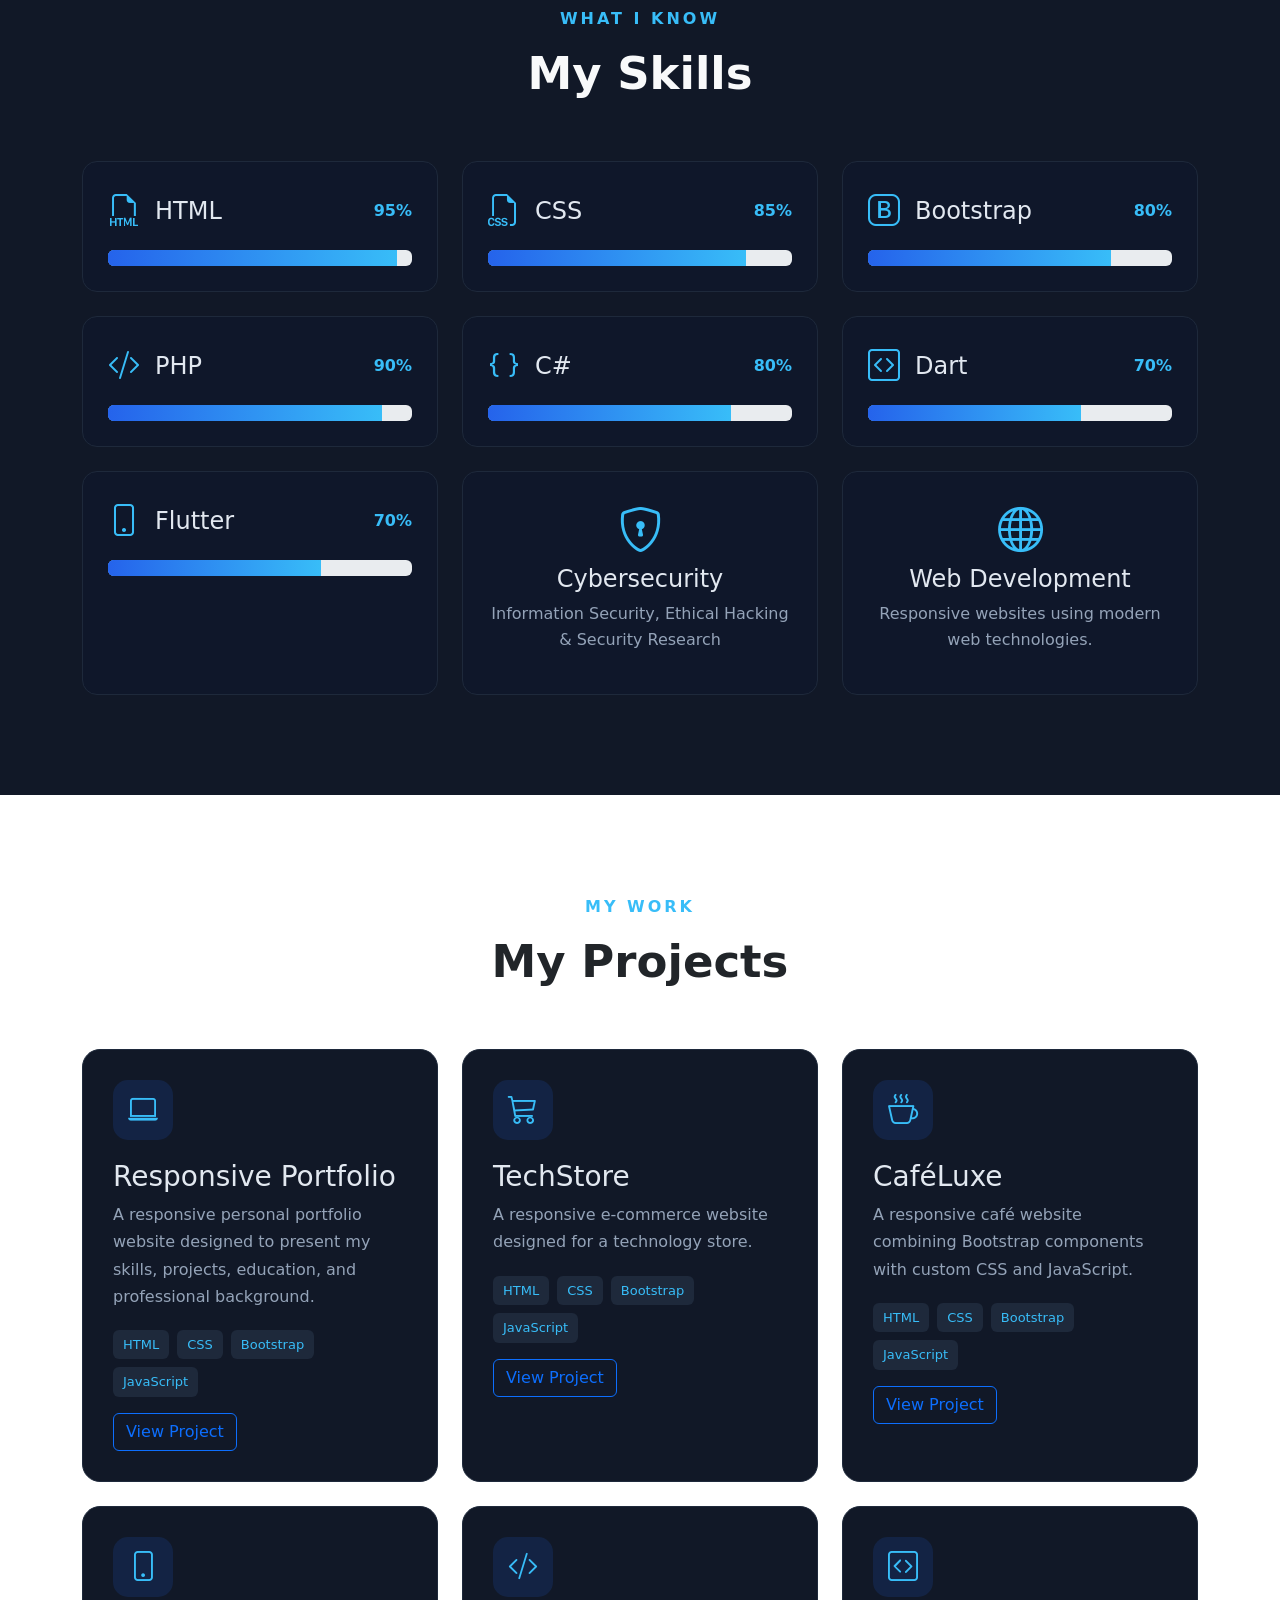
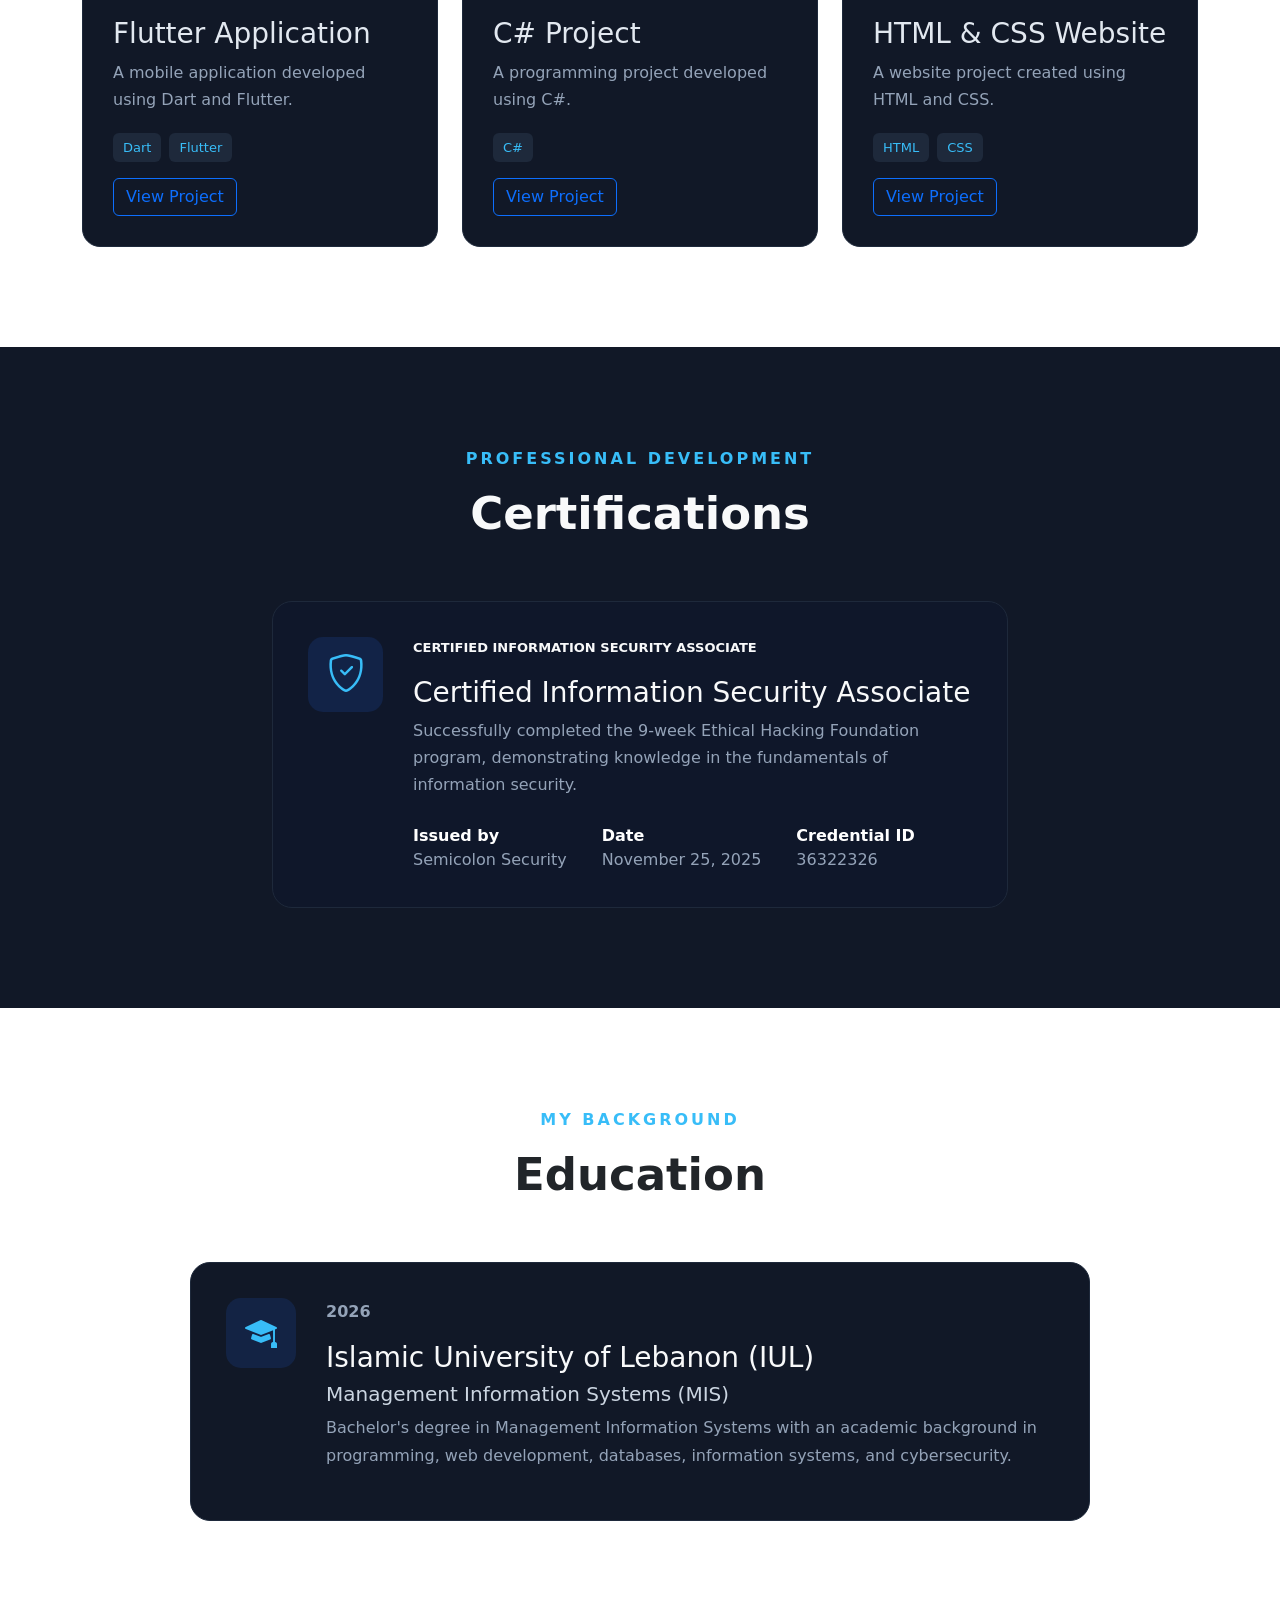
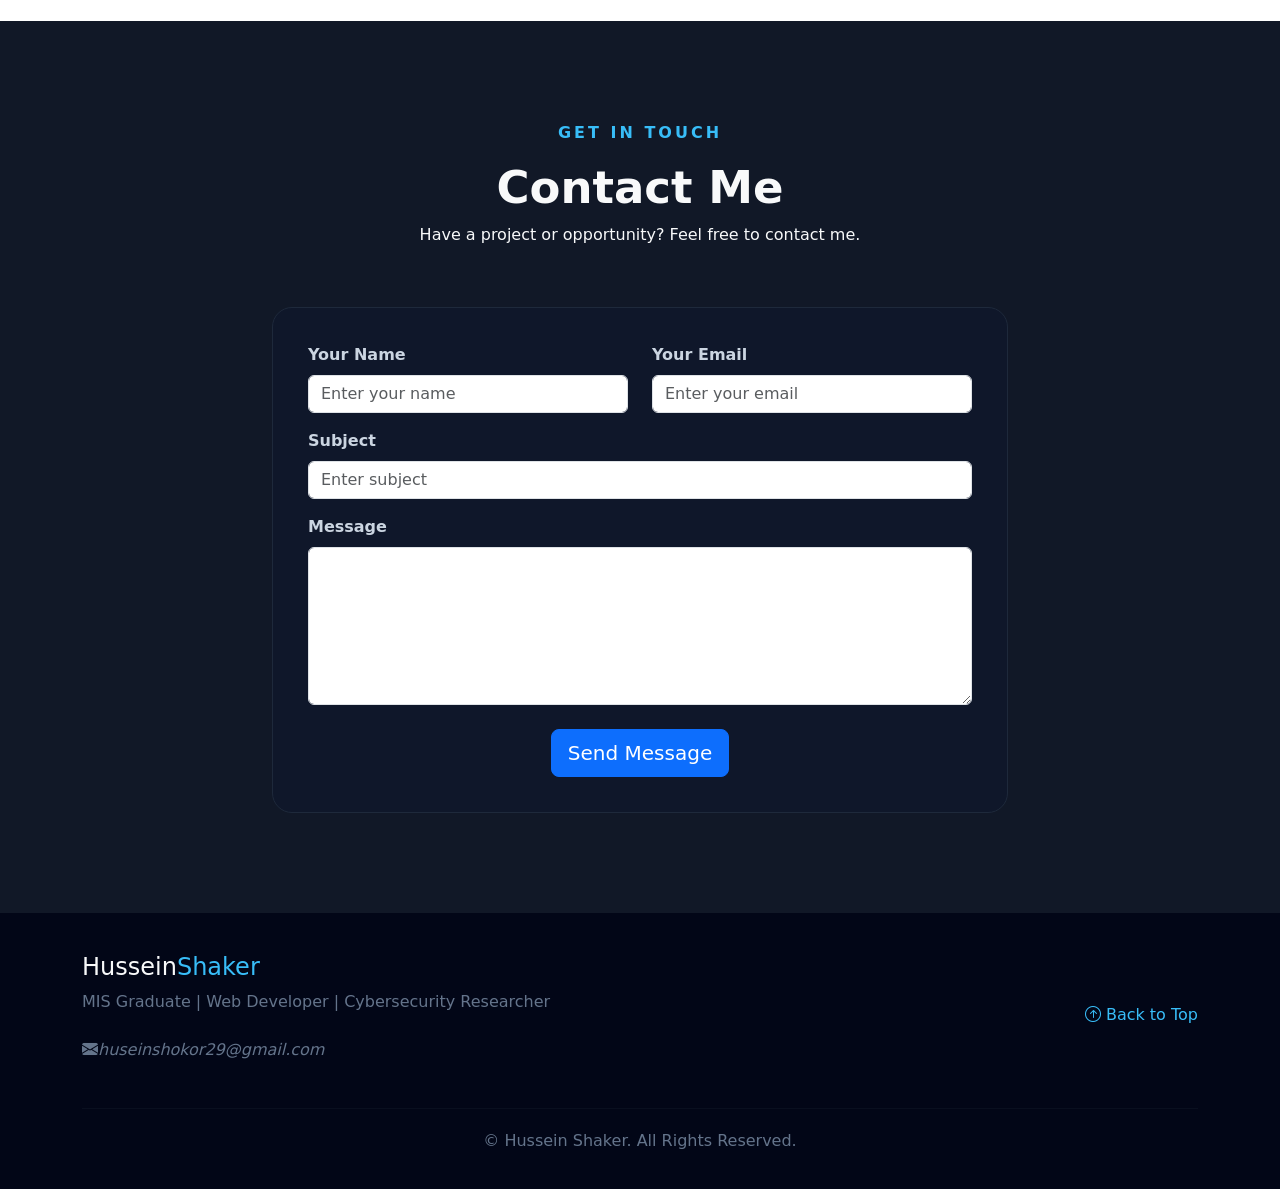
==== commit 9296f752: "Update homepage" ====
--- a/index.html
+++ b/index.html
@@ -3,7 +3,7 @@
 <head>
     <meta charset="UTF-8">
     <meta name="viewport" content="width=device-width, initial-scale=1.0">
-    <title>Portflio | HUSSEIN_SHOKOR</title>
+    <title>Portflio | HUSSEIN_SHOKOR_</title>
       <!-- Bootstrap Icons -->
     <link
         rel="stylesheet"
@@ -926,62 +926,34 @@
 <!-- PROJECT MODAL -->
 
 
-<div
-    class="modal fade"
-    id="projectModal"
-    tabindex="-1">
-
-    <div class="modal-dialog modal-dialog-centered">
-
-        <div class="modal-content">
-
-
-            <div class="modal-header">
-
-                <h5
-                    class="modal-title"
-                    id="modalTitle">
-
-                    Project
-
-                </h5>
-
-
-                <button
-                    type="button"
-                    class="btn-close"
-                    data-bs-dismiss="modal">
-
-                </button>
-
-            </div>
-
-
-            <div
-                class="modal-body"
-                id="modalBody">
-
-            </div>
-
-
-            <div class="modal-footer">
-
-                <button
-                    type="button"
-                    class="btn btn-secondary"
-                    data-bs-dismiss="modal">
-
-                    Close
-
-                </button>
-
-            </div>
-
-        </div>
+<!-- The Modal -->
+<div class="modal fade" id="projectModal" tabindex="-1">
+  <div class="modal-dialog modal-dialog-centered">
+    <div class="modal-content">
+
+      <!-- Modal Header -->
+      <div class="modal-header">
+        <h4 class="modal-title">Projects</h4>
+        <button type="button" class="btn-close" data-bs-dismiss="modal"></button>
+      </div>
+
+      <!-- Modal body -->
+      <div class="modal-body">
+Projects in my
+        <a href="https://github.com/huseinshO" 
+        class="text-primary" 
+        style="text-decoration: none;">Github <--</a>
+      </div>
+
+      <!-- Modal footer -->
+      <div class="modal-footer">
+        <button type="button" class="btn btn-secondary" data-bs-dismiss="modal">Close</button>
+      </div>
 
     </div>
-
+  </div>
 </div>
+
 
 
                               <!-- CERTIFICATIONS -->
@@ -1203,7 +1175,7 @@
 
                         <div class="col-md-6 mb-3">
 
-                            <label class="form-label">
+                            <label for="name" class="form-label">
                                 Your Name
                             </label>
 
@@ -1211,7 +1183,7 @@
                             <input
                                 type="text"
                                 class="form-control"
-                                id="contactName"
+                                id="name" 
                                 placeholder="Enter your name"
                                 required>
 
@@ -1221,7 +1193,7 @@
 
                         <div class="col-md-6 mb-3">
 
-                            <label class="form-label">
+                            <label for="email" class="form-label">
                                 Your Email
                             </label>
 
@@ -1229,7 +1201,7 @@
                             <input
                                 type="email"
                                 class="form-control"
-                                id="contactEmail"
+                                id="email"
                                 placeholder="Enter your email"
                                 required>
 
@@ -1241,7 +1213,7 @@
 
                     <div class="mb-3">
 
-                        <label class="form-label">
+                        <label for="sub"   class="form-label">
                             Subject
                         </label>
 
@@ -1249,7 +1221,7 @@
                         <input
                             type="text"
                             class="form-control"
-                            id="contactSubject"
+                            id="sub"
                             placeholder="Enter subject"
                             required>
 
@@ -1259,14 +1231,14 @@
 
                     <div class="mb-4">
 
-                        <label class="form-label">
+                        <label for="messag" class="form-label">
                             Message
                         </label>
 
 
                         <textarea
                             class="form-control"
-                            id="contactMessage"
+                            id="messag"
                             rows="6"
                             placeholder="Write your message..."
                             required>
@@ -1318,9 +1290,10 @@
 
                 <p>
                     MIS Graduate | Web Developer |
-                    Cybersecurity Researcher
+                    Cybersecurity Researcher <br> <br>
+   <i class="bi bi-envelope-fill mb-4">huseinshokor29@gmail.com </i>
                 </p>
-
+  
             </div>
 
 
--- a/style.css
+++ b/style.css
@@ -59,15 +59,12 @@
 .hero {
 
     min-height: 100vh;
-
     display: flex;
 
     align-items: center;
-
     padding-top: 80px;
 
     background:
-
         radial-gradient(
             circle at 80% 30%,
             rgba(37, 99, 235, 0.25),
@@ -80,27 +77,21 @@
 .hero-small {
 
     color: #38bdf8;
-
     font-weight: bold;
-
     letter-spacing: 4px;
 }
 
 .hero h1 {
 
     font-size: clamp(50px, 8vw, 90px);
-
     font-weight: 800;
-
     line-height: 1.1;
-
     margin: 10px 0;
 }
 
 .hero h2 {
 
     color: #cbd5e1;
-
     font-size: 35px;
 }
 
@@ -146,13 +137,9 @@
 .profile-circle {
 
     width: 340px;
-
     height: 340px;
-
     padding: 8px;
-
     border-radius: 50%;
-
     background:
         linear-gradient(
             135deg,
@@ -162,7 +149,6 @@
 
     box-shadow:
         0 0 60px rgba(37,99,235,0.35);
-
     animation: floating 4s ease-in-out infinite;
 }
 
@@ -197,23 +183,19 @@
 .section-heading {
 
     text-align: center;
-
     margin-bottom: 60px;
 }
 
 .section-small {
 
     color: #38bdf8;
-
     font-weight: bold;
-
     letter-spacing: 3px;
 }
 
 .section-heading h2 {
 
     font-size: 45px;
-
     font-weight: 700;
 }
 
@@ -225,7 +207,6 @@
     color: #94a3b8;
 
     font-size: 18px;
-
     line-height: 1.9;
 }
 
@@ -239,24 +220,17 @@
 .skill-card {
 
     height: 100%;
-
     padding: 25px;
-
     background-color: #0f172a;
-
     border: 1px solid #1e293b;
-
     border-radius: 15px;
-
     transition: 0.3s;
 }
 
 .skill-card:hover {
 
     transform: translateY(-8px);
-
     border-color: #2563eb;
-
     box-shadow:
         0 15px 35px rgba(0,0,0,0.25);
 }
@@ -264,18 +238,14 @@
 .skill-top {
 
     display: flex;
-
     align-items: center;
-
     gap: 15px;
-
     margin-bottom: 15px;
 }
 
 .skill-top i {
 
     font-size: 32px;
-
     color: #38bdf8;
 }
 
@@ -289,14 +259,12 @@
 .skill-top span {
 
     color: #38bdf8;
-
     font-weight: bold;
 }
 
 .progress {
 
     height: 8px;
-
     background-color: #1e293b;
 }
 
@@ -317,7 +285,6 @@
 .skill-icon i {
 
     font-size: 45px;
-
     color: #38bdf8;
 }
 
@@ -334,24 +301,17 @@
 .project-card {
 
     height: 100%;
-
     padding: 30px;
-
-    background-color: #111827;
-
+    background-color: #111827;
     border: 1px solid #1e293b;
-
     border-radius: 18px;
-
     transition: 0.3s;
 }
 
 .project-card:hover {
 
     transform: translateY(-10px);
-
     border-color: #2563eb;
-
     box-shadow:
         0 20px 40px rgba(0,0,0,0.3);
 }
@@ -359,135 +319,97 @@
 .project-icon {
 
     width: 60px;
-
     height: 60px;
-
-    display: flex;
-
+    display: flex;
     align-items: center;
-
     justify-content: center;
-
     border-radius: 15px;
-
     background-color: rgba(37,99,235,0.15);
 
     color: #38bdf8;
 
     font-size: 30px;
-
     margin-bottom: 20px;
 }
 
 .project-card p {
 
     color: #94a3b8;
-
     line-height: 1.7;
 }
 
 .project-tags {
 
     display: flex;
-
     flex-wrap: wrap;
-
     gap: 8px;
-
     margin-top: 20px;
 }
 
 .project-tags span {
 
     background-color: #1e293b;
-
-    color: #38bdf8;
-
+    color: #38bdf8;
     padding: 5px 10px;
-
     border-radius: 6px;
-
     font-size: 13px;
 }
 
 
 /* CERTIFICATIONS */
 .certifications-section {
-
     background-color: #111827;
 }
 
 .certificate-card {
 
     display: flex;
-
     gap: 30px;
-
     padding: 35px;
-
     background-color: #0f172a;
-
     border: 1px solid #1e293b;
-
     border-radius: 20px;
-
     transition: 0.3s;
 }
 
 .certificate-card:hover {
 
     border-color: #2563eb;
-
     transform: translateY(-5px);
 }
 
 .certificate-icon {
 
     min-width: 75px;
-
     height: 75px;
-
-    display: flex;
-
+    display: flex;
     align-items: center;
-
     justify-content: center;
-
     border-radius: 15px;
-
     background-color: rgba(37,99,235,0.15);
-
-    color: #38bdf8;
-
+    color: #38bdf8;
     font-size: 38px;
 }
 
 .certificate-label {
 
     color: #38bdf8;
-
     font-size: 13px;
-
     font-weight: bold;
 }
 
 .certificate-card p {
 
     color: #94a3b8;
-
     line-height: 1.7;
 }
 
 .certificate-details {
 
     display: flex;
-
     flex-wrap: wrap;
-
     gap: 35px;
-
     margin-top: 25px;
-
     color: #94a3b8;
 }
 
@@ -506,15 +428,12 @@
     margin: auto;
 
     display: flex;
-
     gap: 30px;
 
     padding: 35px;
-
     background-color: #111827;
 
     border: 1px solid #1e293b;
-
     border-radius: 20px;
 }
 
@@ -523,19 +442,16 @@
     min-width: 70px;
 
     height: 70px;
-
     display: flex;
 
     align-items: center;
 
     justify-content: center;
-
     border-radius: 15px;
 
     background-color: rgba(37,99,235,0.15);
 
     color: #38bdf8;
-
     font-size: 32px;
 }
 
@@ -554,7 +470,6 @@
 .education-card p {
 
     color: #94a3b8;
-
     line-height: 1.7;
 }
 
@@ -571,7 +486,6 @@
     padding: 35px;
 
     background-color: #0f172a;
-
     border: 1px solid #1e293b;
 
     border-radius: 20px;
@@ -587,11 +501,9 @@
 .form-control {
 
     background-color: #111827;
-
     border: 1px solid #334155;
 
     color: white;
-
     padding: 13px;
 
     border-radius: 10px;
@@ -602,7 +514,6 @@
     background-color: #111827;
 
     color: white;
-
     border-color: #2563eb;
 
     box-shadow:
@@ -620,7 +531,6 @@
 footer {
 
     background-color: #020617;
-
     padding: 40px 0 20px;
 }
 
@@ -649,7 +559,6 @@
 footer hr {
 
     border-color: #1e293b;
-
     margin: 30px 0 20px;
 }
 
@@ -659,7 +568,6 @@
 .modal-content {
 
     background-color: #111827;
-
     color: white;
 
     border: 1px solid #334155;
@@ -683,19 +591,15 @@
     .hero {
 
         text-align: center;
-
         padding-top: 140px;
-
         padding-bottom: 80px;
     }
 
     .hero-description {
-
         margin: auto;
     }
 
     .profile-container {
-
         margin-top: 50px;
     }
 
@@ -705,39 +609,31 @@
 @media (max-width: 576px) {
 
     .section {
-
         padding: 70px 0;
     }
 
     .section-heading h2 {
-
         font-size: 35px;
     }
 
     .profile-circle {
-
         width: 250px;
-
         height: 250px;
     }
 
     .certificate-card {
-
         flex-direction: column;
     }
 
     .education-card {
-
         flex-direction: column;
     }
 
     .hero h1 {
-
         font-size: 48px;
     }
 
     .hero h2 {
-
         font-size: 25px;
     }
 
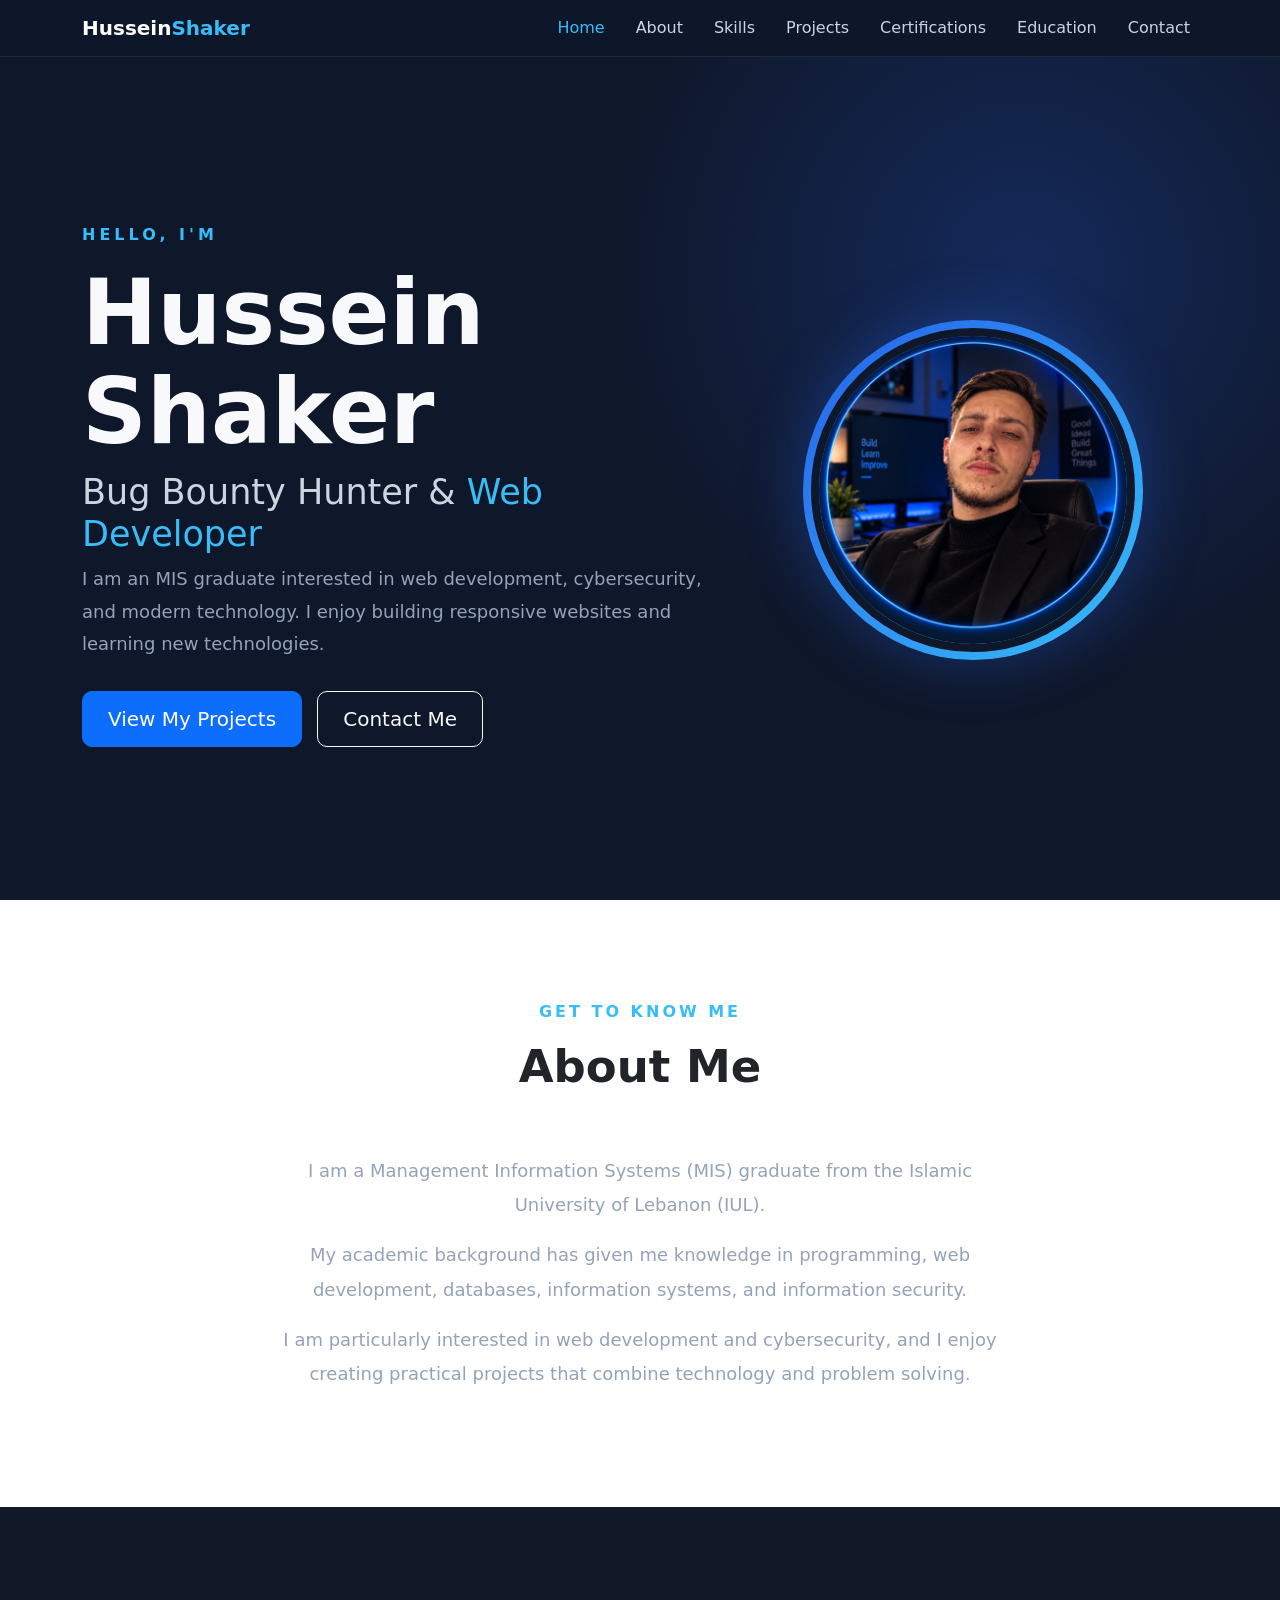
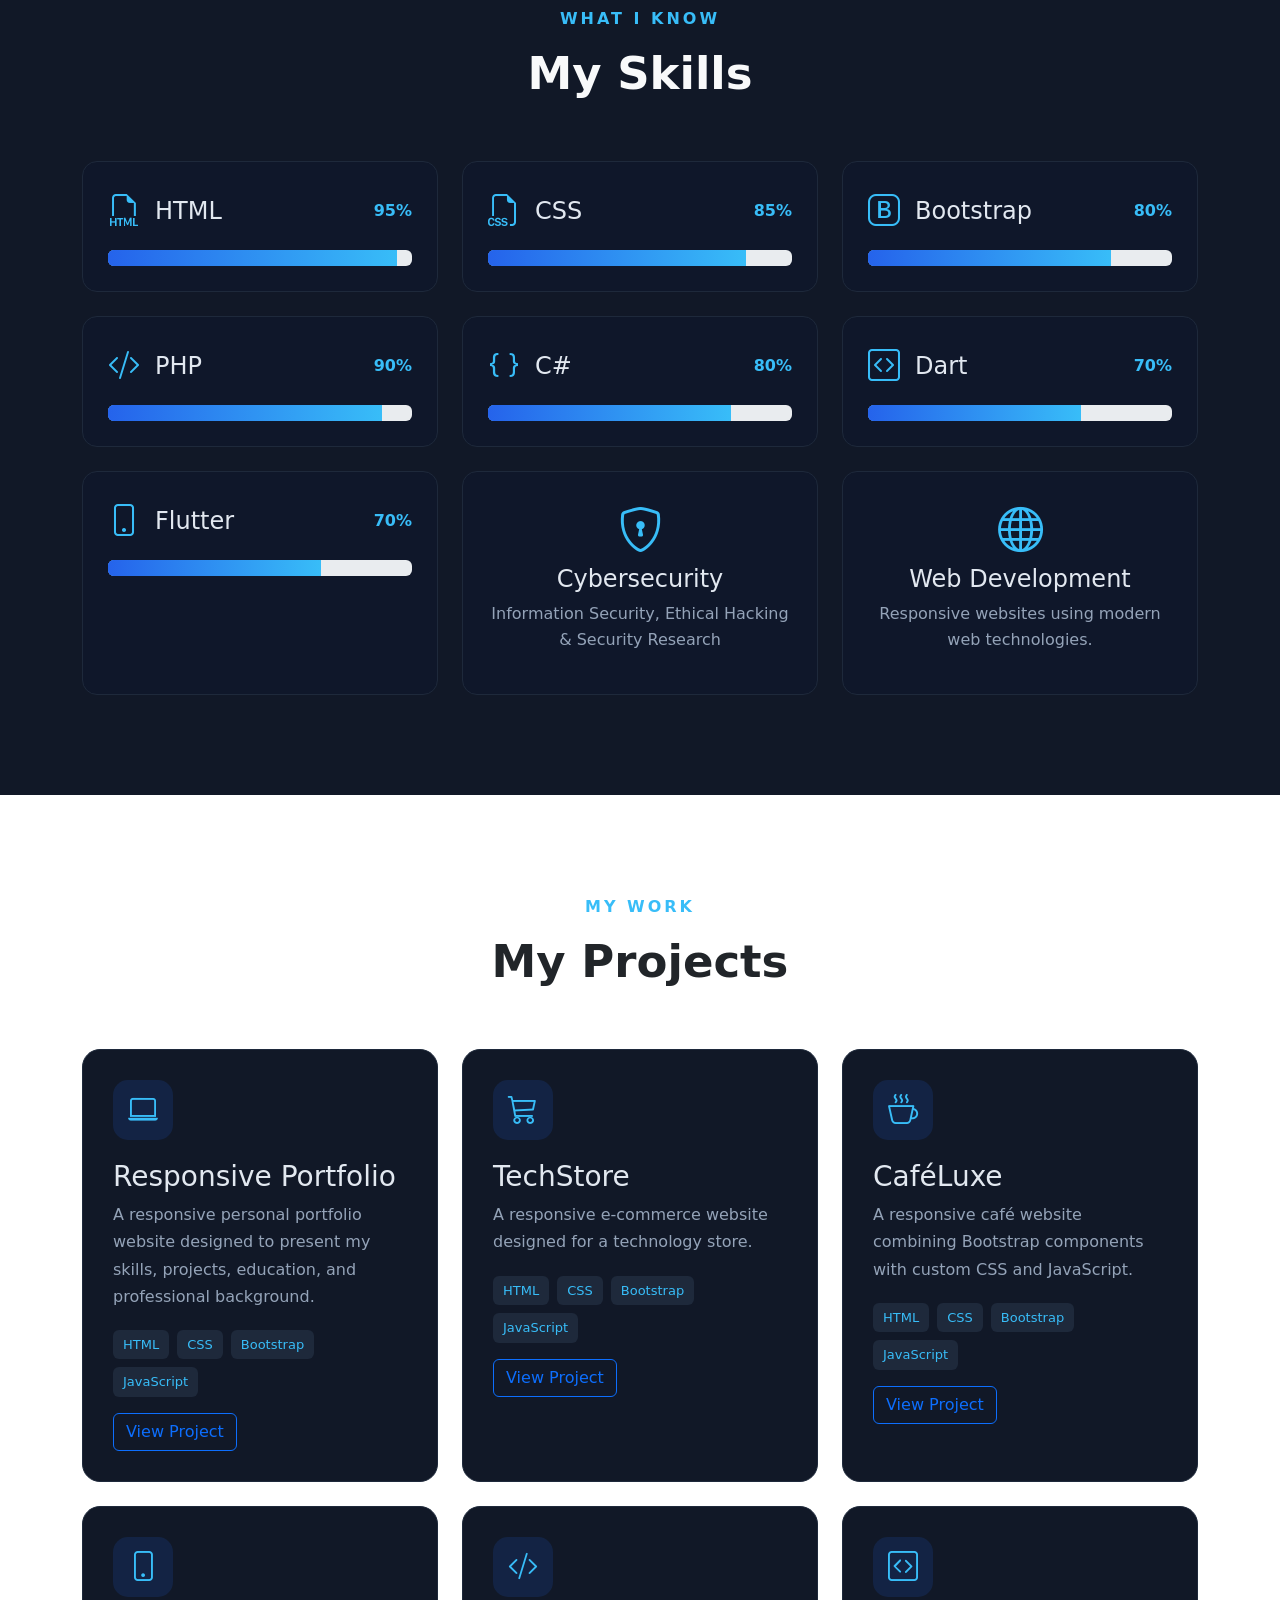
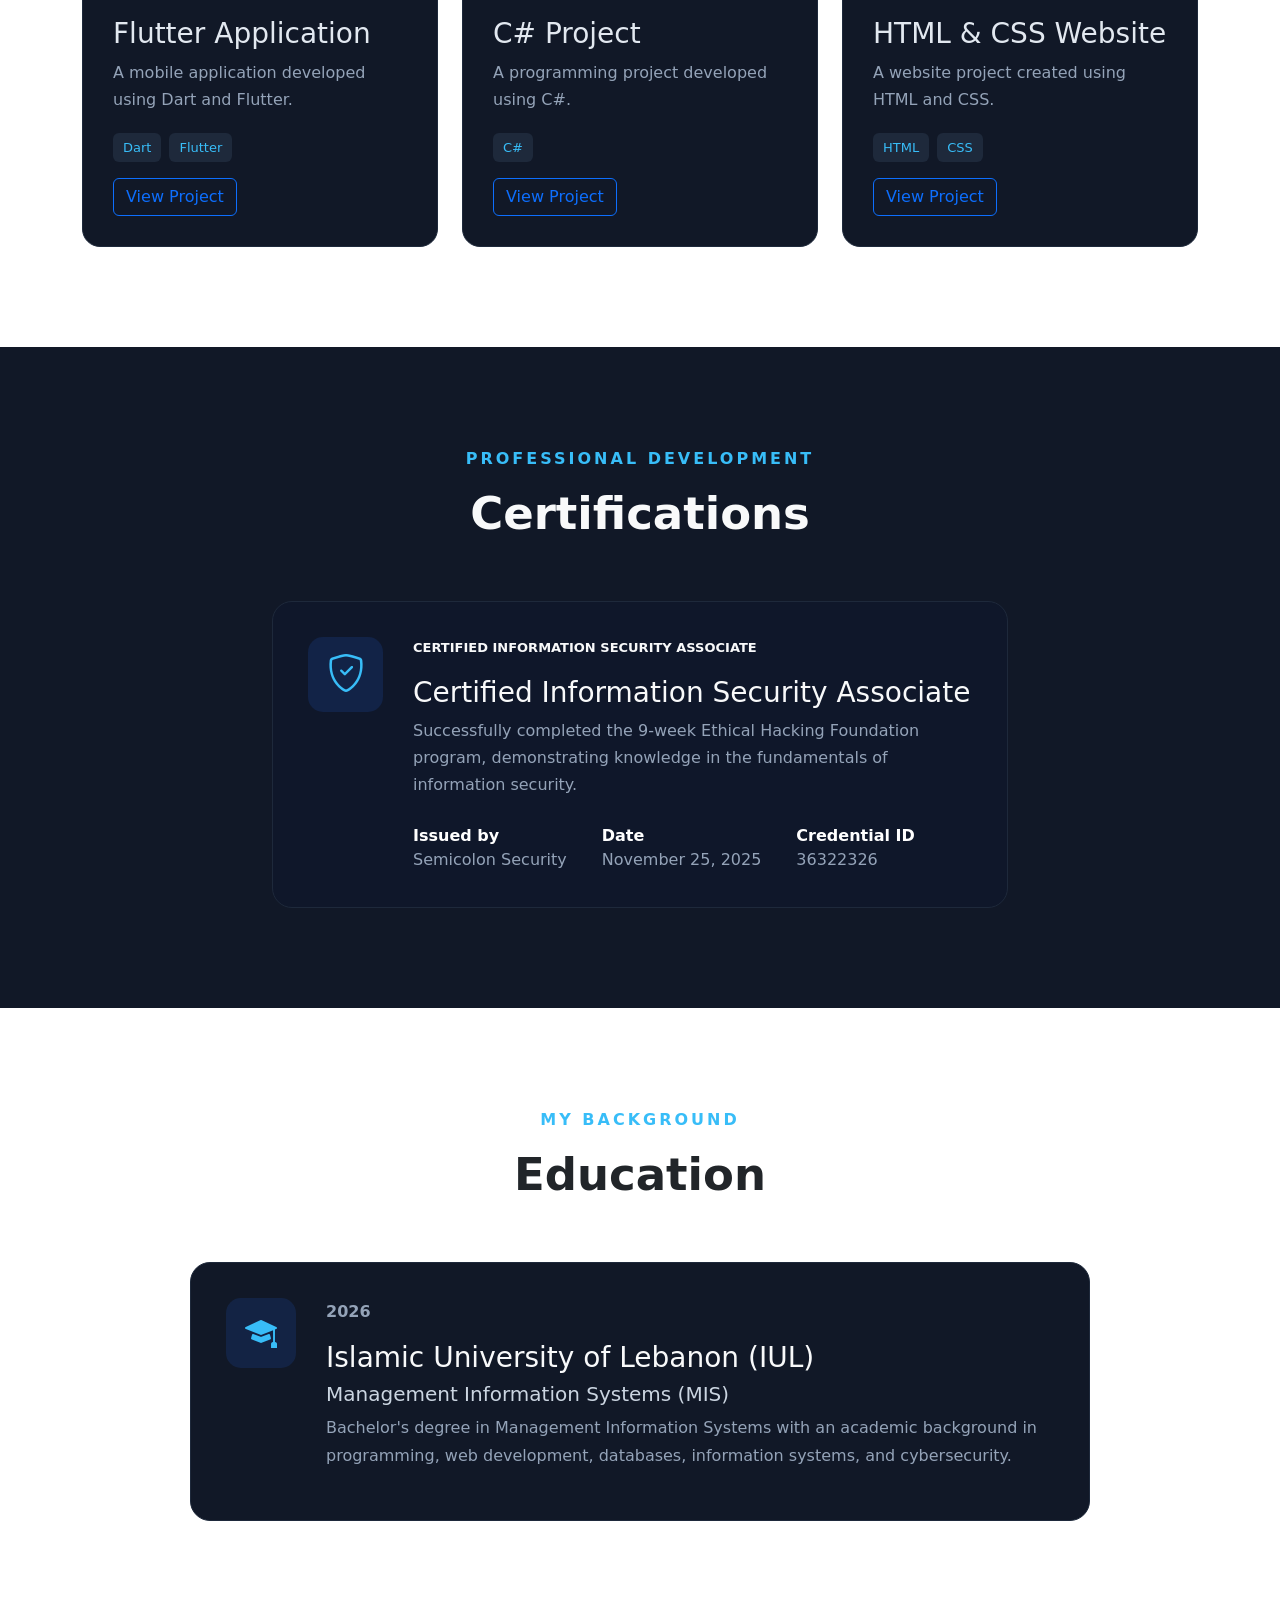
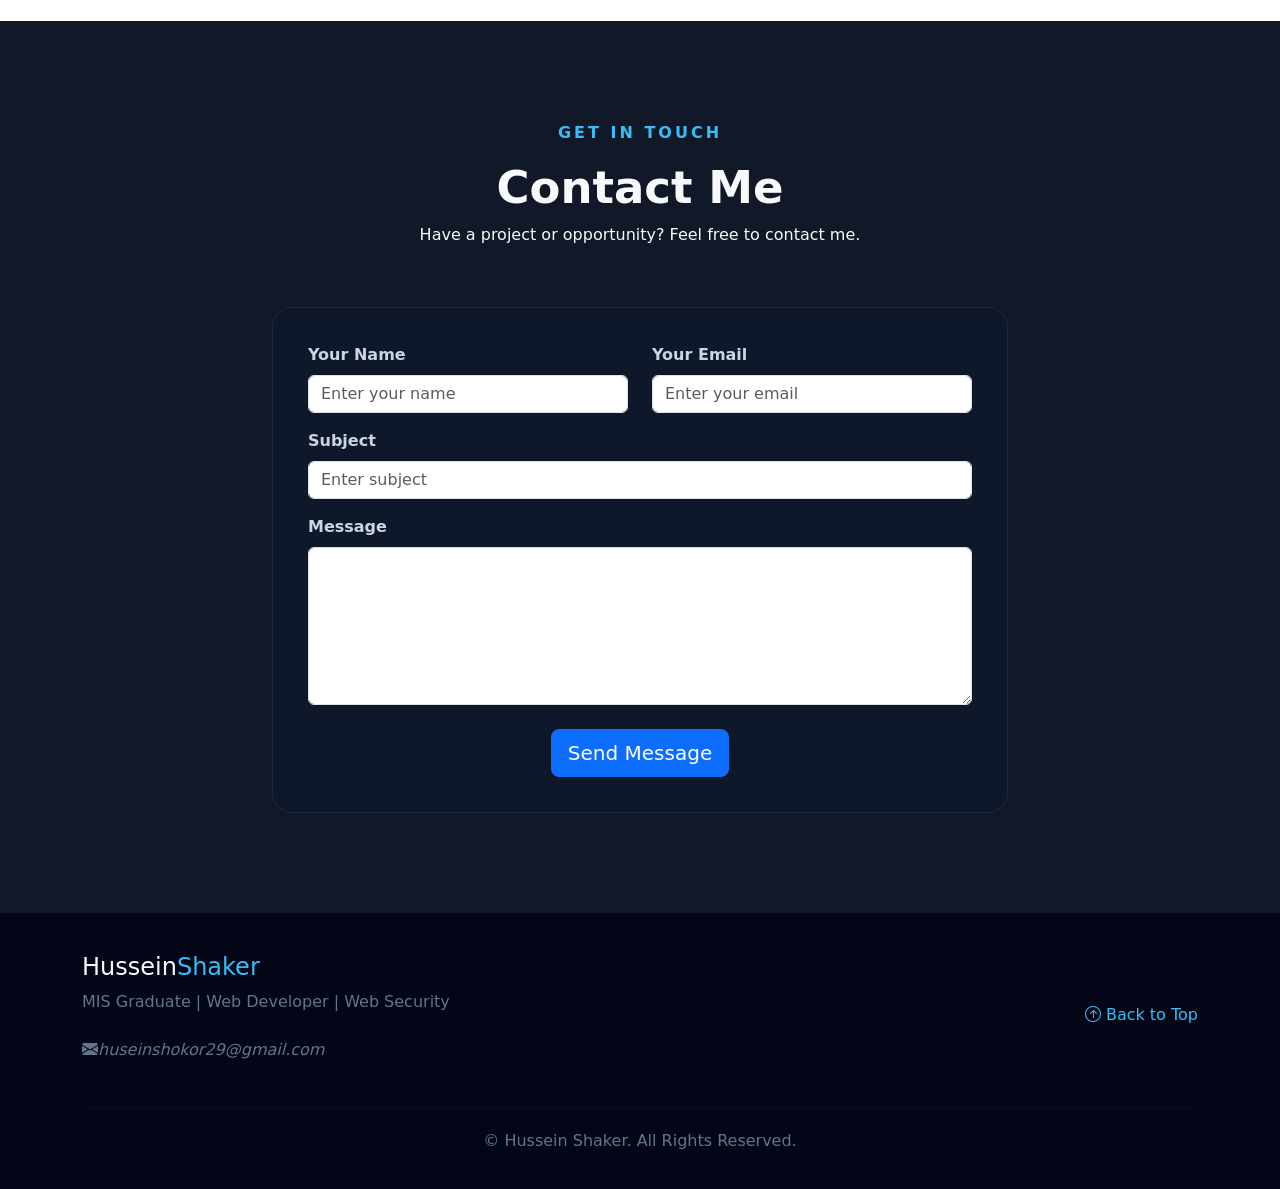
==== commit cce66044: "Update homepage" ====
--- a/index.html
+++ b/index.html
@@ -122,7 +122,7 @@
 
 
                 <h2>
-                    MIS Graduate &
+                    Bug Bounty Hunter &
                     <span id="typing-text">
                         Web Developer
                     </span>
@@ -1290,7 +1290,7 @@
 
                 <p>
                     MIS Graduate | Web Developer |
-                    Cybersecurity Researcher <br> <br>
+                    Web Security <br> <br>
    <i class="bi bi-envelope-fill mb-4">huseinshokor29@gmail.com </i>
                 </p>
   
